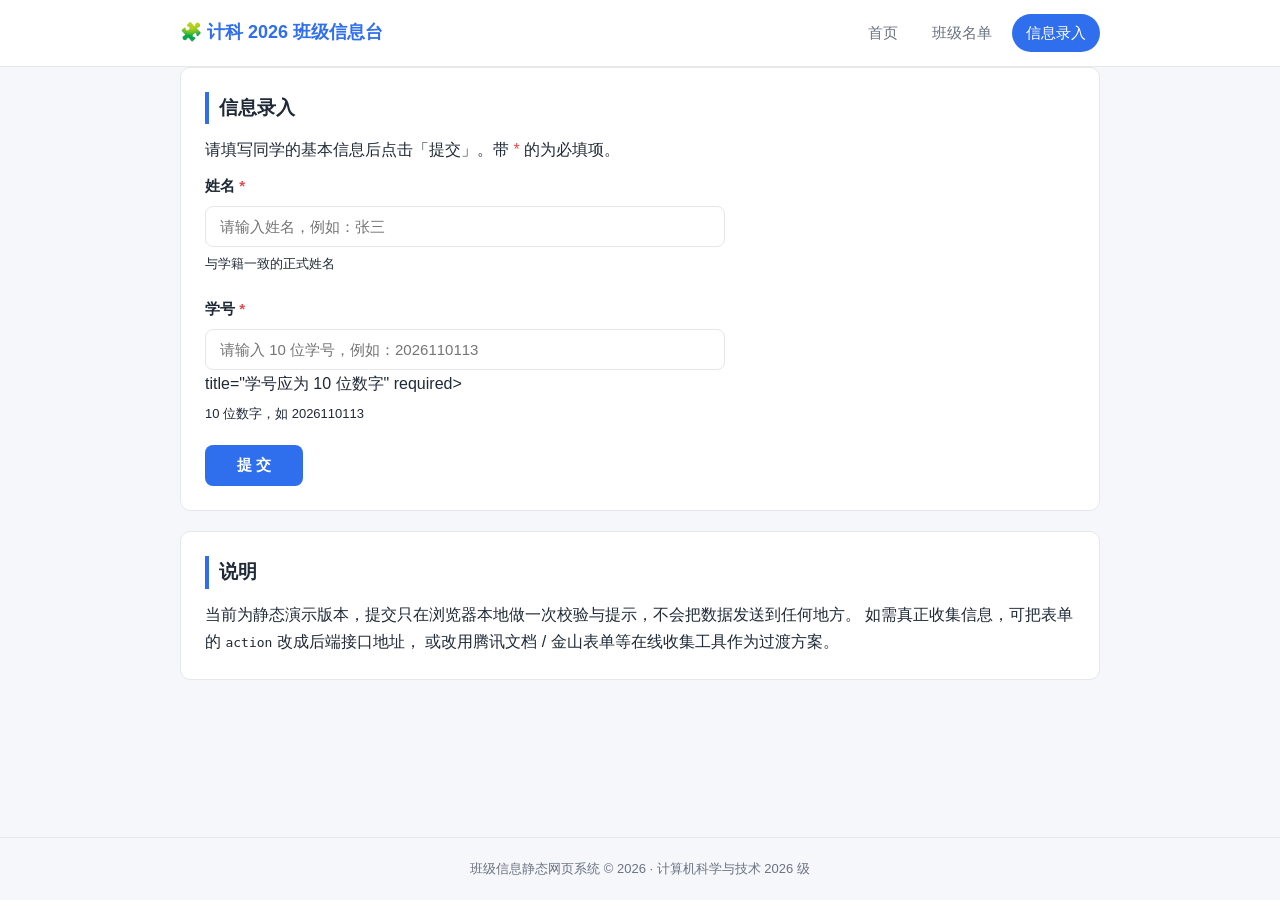
==== form.html @ badd0bbe "feat: 初始化班级信息静态网页系统 - index.html   首页：项目介绍、班级简介、卡片式导航 - roster.html  班级名单：表格展示姓名/学号/联系方式 - form.html" ====
<!DOCTYPE html>
<!--
  ============================================================
  页面三：信息收集表单（form.html）
  作用：录入姓名与学号，点击提交按钮。
  说明：这是纯静态页面，没有后端服务器，因此数据不会被真正保存。
        此处用一小段原生 JS 做「提交反馈提示」，仅用于演示交互流程；
        若后续接入后端，只需把 <form> 的 action 指向接口地址即可。
  ============================================================
-->
<html lang="zh-CN">
<head>
  <meta charset="UTF-8">
  <meta name="viewport" content="width=device-width, initial-scale=1.0">
  <title>信息录入 - 班级信息台</title>
  <link rel="stylesheet" href="style.css">
</head>
<body>

  <!-- ========== 顶部导航栏 ========== -->
  <header class="site-header">
    <div class="container header-inner">
      <a class="logo" href="index.html">🧩 计科 2026 班级信息台</a>
      <nav class="nav">
        <a href="index.html">首页</a>
        <a href="roster.html">班级名单</a>
        <a href="form.html" class="active">信息录入</a>
      </nav>
    </div>
  </header>

  <!-- ========== 主体内容 ========== -->
  <main class="container">

    <section class="card">
      <h2>信息录入</h2>
      <p>请填写同学的基本信息后点击「提交」。带 <span class="required">*</span> 的为必填项。</p>

      <!-- 提交成功后的提示条，默认隐藏，由下方 JS 控制显示 -->
      <div class="msg" id="msg">✅ 信息已提交（静态页面演示，数据未被真实保存）</div>

      <!--
        表单：
        - action="#" 表示暂不提交到任何后端地址
        - onsubmit 交给 JS 处理，避免页面刷新
      -->
      <form id="infoForm" action="#" onsubmit="handleSubmit(event)">

        <!-- 字段一：姓名 -->
        <div class="form-item">
          <label for="name">姓名 <span class="required">*</span></label>
          <input
            type="text"
            id="name"
            name="name"
            placeholder="请输入姓名，例如：张三"
            required>  <!-- required 让浏览器自动做非空校验 -->
          <p class="form-hint">与学籍一致的正式姓名</p>
        </div>

        <!-- 字段二：学号 -->
        <div class="form-item">
          <label for="stuId">学号 <span class="required">*</span></label>
          <input
            type="text"
            id="stuId"
            name="stuId"
            placeholder="请输入 10 位学号，例如：2026110113"
            pattern="\d{10}"              <!-- 正则校验：必须是 10 位数字 -->
            title="学号应为 10 位数字"
            required>
          <p class="form-hint">10 位数字，如 2026110113</p>
        </div>

        <!-- 提交按钮 -->
        <button type="submit" class="btn-submit">提 交</button>

      </form>
    </section>

    <!-- 提交说明 -->
    <section class="card">
      <h2>说明</h2>
      <p>
        当前为静态演示版本，提交只在浏览器本地做一次校验与提示，不会把数据发送到任何地方。
        如需真正收集信息，可把表单的 <code>action</code> 改成后端接口地址，
        或改用腾讯文档 / 金山表单等在线收集工具作为过渡方案。
      </p>
    </section>

  </main>

  <!-- ========== 页脚 ========== -->
  <footer class="site-footer">
    <p>班级信息静态网页系统 &copy; 2026 · 计算机科学与技术 2026 级</p>
  </footer>

  <!-- ==========
       原生 JS：仅用于演示提交交互
       - 阻止表单默认的页面刷新行为
       - 显示提示条，并清空输入框
       ========== -->
  <script>
    function handleSubmit(event) {
      event.preventDefault();                       // 阻止默认提交（页面刷新）

      var name = document.getElementById('name').value.trim();
      var stuId = document.getElementById('stuId').value.trim();

      // 简易二次校验：浏览器 required 已拦截空值，这里做兜底
      if (!name || !stuId) {
        alert('请填写完整的姓名和学号');
        return;
      }

      // 显示成功提示条
      var msg = document.getElementById('msg');
      msg.textContent = '✅ 已提交：' + name + '（学号 ' + stuId + '）— 静态页面演示，数据未被真实保存';
      msg.style.display = 'block';

      // 清空表单，方便继续录入下一位同学
      document.getElementById('infoForm').reset();
    }
  </script>

</body>
</html>
---- style.css ----
/* ============================================================
   班级信息静态网页系统 —— 公共样式表
   说明：三个页面共用此文件，避免样式重复。纯 CSS，无任何框架。
   ============================================================ */

/* ---------- 1. 全局变量：改这里就能换整站配色 ---------- */
:root {
  --primary: #2f6fed;        /* 主色（链接、按钮、高亮） */
  --primary-dark: #1f56c4;   /* 主色加深（hover 用） */
  --bg: #f5f7fb;             /* 页面背景 */
  --card: #ffffff;           /* 卡片背景 */
  --text: #1f2937;           /* 正文颜色 */
  --text-light: #6b7280;     /* 次要文字颜色 */
  --border: #e5e7eb;         /* 边框颜色 */
  --radius: 10px;            /* 统一圆角 */
}

/* ---------- 2. 基础重置 ---------- */
* {
  box-sizing: border-box;
  margin: 0;
  padding: 0;
}

body {
  /* 中文字体优先用系统自带，不引入外部字体，保证离线可用 */
  font-family: "Microsoft YaHei", "PingFang SC", "Segoe UI", Arial, sans-serif;
  background-color: var(--bg);
  color: var(--text);
  line-height: 1.7;
  min-height: 100vh;
  display: flex;             /* 让页脚始终贴在页面底部 */
  flex-direction: column;
}

/* 统一内容宽度，居中显示 */
.container {
  width: 100%;
  max-width: 960px;
  margin: 0 auto;
  padding: 0 20px;
}

/* ---------- 3. 顶部导航栏 ---------- */
.site-header {
  background-color: var(--card);
  border-bottom: 1px solid var(--border);
  position: sticky;   /* 滚动时固定在顶部 */
  top: 0;
  z-index: 10;
}

.header-inner {
  display: flex;
  align-items: center;
  justify-content: space-between;
  flex-wrap: wrap;    /* 屏幕窄时自动换行 */
  gap: 10px;
  padding-top: 14px;
  padding-bottom: 14px;
}

.logo {
  font-size: 18px;
  font-weight: 700;
  color: var(--primary);
  text-decoration: none;
}

.nav {
  display: flex;
  gap: 6px;
}

.nav a {
  display: inline-block;
  padding: 6px 14px;
  border-radius: 999px;
  color: var(--text-light);
  text-decoration: none;
  font-size: 15px;
  transition: all .2s;
}

.nav a:hover {
  background-color: #eef3ff;
  color: var(--primary);
}

/* 当前所在页面高亮 */
.nav a.active {
  background-color: var(--primary);
  color: #fff;
}

/* ---------- 4. 通用卡片 ---------- */
.card {
  background-color: var(--card);
  border: 1px solid var(--border);
  border-radius: var(--radius);
  padding: 24px;
  margin-bottom: 20px;
}

.card h2 {
  font-size: 19px;
  margin-bottom: 12px;
  padding-left: 10px;
  border-left: 4px solid var(--primary);   /* 标题左侧的装饰竖条 */
}

.card p {
  color: var(--text);
  margin-bottom: 10px;
}

.card p:last-child {
  margin-bottom: 0;
}

/* ---------- 5. 首页首屏区域 ---------- */
.hero {
  text-align: center;
  padding: 44px 24px;
}

.hero h1 {
  font-size: 28px;
  margin-bottom: 10px;
}

.hero .subtitle {
  color: var(--text-light);
  font-size: 16px;
}

/* ---------- 6. 功能入口卡片（首页的导航链接） ---------- */
.link-grid {
  display: grid;
  grid-template-columns: repeat(auto-fit, minmax(240px, 1fr));
  gap: 16px;
}

.link-box {
  display: block;
  background-color: var(--card);
  border: 1px solid var(--border);
  border-radius: var(--radius);
  padding: 22px;
  text-decoration: none;
  color: var(--text);
  transition: all .2s;
}

.link-box:hover {
  border-color: var(--primary);
  transform: translateY(-3px);           /* 悬停轻微上浮 */
  box-shadow: 0 6px 18px rgba(47, 111, 237, .12);
}

.link-box strong {
  display: block;
  font-size: 17px;
  margin-bottom: 6px;
  color: var(--primary);
}

.link-box span {
  font-size: 14px;
  color: var(--text-light);
}

/* ---------- 7. 数据表格（班级名单页） ---------- */
.table-wrap {
  overflow-x: auto;   /* 手机屏幕下表格可横向滚动，不挤压内容 */
}

table {
  width: 100%;
  border-collapse: collapse;   /* 合并单元格边框 */
  font-size: 15px;
}

/* 表头 */
thead th {
  background-color: #eef3ff;
  color: var(--primary-dark);
  font-weight: 700;
  text-align: left;
  padding: 12px 14px;
  border-bottom: 2px solid var(--primary);
  white-space: nowrap;
}

/* 数据单元格 */
tbody td {
  padding: 12px 14px;
  border-bottom: 1px solid var(--border);
}

tbody tr:hover {
  background-color: #f8faff;   /* 鼠标指向某行时高亮 */
}

/* 表格下方的统计提示 */
.table-tip {
  margin-top: 14px;
  font-size: 14px;
  color: var(--text-light);
}

/* ---------- 8. 表单（信息收集页） ---------- */
form {
  max-width: 520px;
}

.form-item {
  margin-bottom: 20px;
}

.form-item label {
  display: block;
  font-size: 15px;
  font-weight: 700;
  margin-bottom: 8px;
}

/* 红色星号，表示必填 */
.required {
  color: #e5484d;
}

.form-item input {
  width: 100%;
  padding: 11px 14px;
  font-size: 15px;
  font-family: inherit;
  color: var(--text);
  border: 1px solid var(--border);
  border-radius: 8px;
  outline: none;
  transition: border-color .2s;
}

.form-item input:focus {
  border-color: var(--primary);
  box-shadow: 0 0 0 3px rgba(47, 111, 237, .12);
}

.form-hint {
  margin-top: 6px;
  font-size: 13px;
  color: var(--text-light);
}

/* 提交按钮 */
.btn-submit {
  display: inline-block;
  padding: 11px 32px;
  font-size: 15px;
  font-family: inherit;
  font-weight: 700;
  color: #fff;
  background-color: var(--primary);
  border: none;
  border-radius: 8px;
  cursor: pointer;
  transition: background-color .2s;
}

.btn-submit:hover {
  background-color: var(--primary-dark);
}

/* 提交后弹出的小提示条 */
.msg {
  display: none;               /* 默认隐藏，由 JS 控制显示 */
  margin-bottom: 20px;
  padding: 12px 16px;
  border-radius: 8px;
  background-color: #eaf7ee;
  border: 1px solid #b7e4c7;
  color: #1b7a3d;
  font-size: 14px;
}

/* ---------- 9. 页脚 ---------- */
.site-footer {
  margin-top: auto;   /* 配合 body 的 flex，把页脚推到最底部 */
  padding: 20px;
  text-align: center;
  font-size: 13px;
  color: var(--text-light);
  border-top: 1px solid var(--border);
}
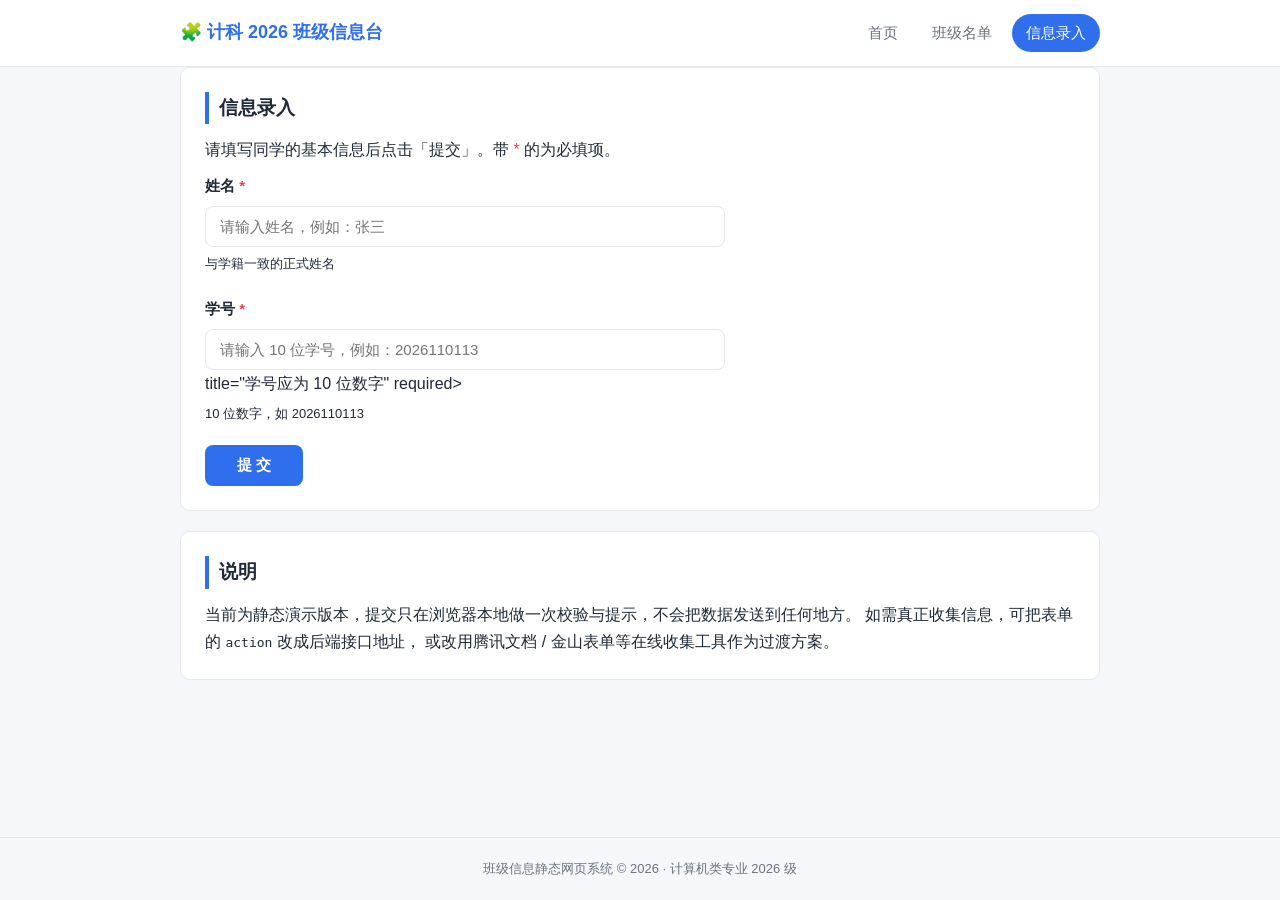
==== commit d2b8a0a6: "chore: 泛化学校信息，为公开发布做准备 - 班级简介、三处页脚及 README 中的「安徽师范大学 计算机科学与技术」   统一改为「某高校 计算机类专业」，去除可定位到具体院校的识别信息 - " ====
--- a/form.html
+++ b/form.html
@@ -92,7 +92,7 @@
 
   <!-- ========== 页脚 ========== -->
   <footer class="site-footer">
-    <p>班级信息静态网页系统 &copy; 2026 · 计算机科学与技术 2026 级</p>
+    <p>班级信息静态网页系统 &copy; 2026 · 计算机类专业 2026 级</p>
   </footer>
 
   <!-- ==========
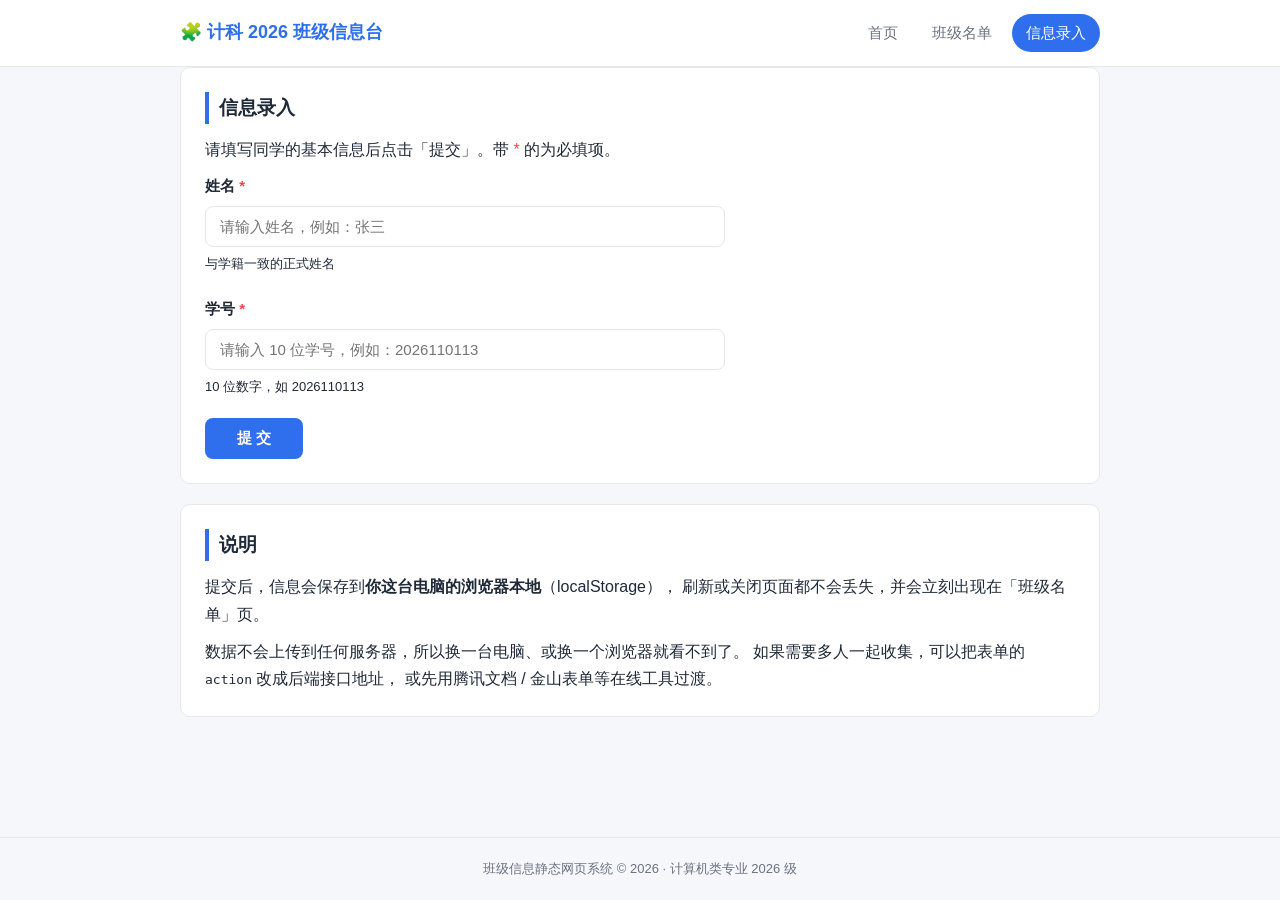
==== commit a93c0a0d: "feat: v0.2.0 — 数据渲染、本地存储与搜索 - 新增 app.js 数据层：名单集中管理，提供读取 / 保存 / 查重 / 匹配能力 - roster.html 改为按数据渲染表格，新增关" ====
--- a/form.html
+++ b/form.html
@@ -3,27 +3,34 @@
   ============================================================
   页面三：信息收集表单（form.html）
   作用：录入姓名与学号，点击提交按钮。
-  说明：这是纯静态页面，没有后端服务器，因此数据不会被真正保存。
-        此处用一小段原生 JS 做「提交反馈提示」，仅用于演示交互流程；
-        若后续接入后端，只需把 <form> 的 action 指向接口地址即可。
+
+  数据去向：提交后由 app.js 保存进浏览器本地（localStorage），
+            刷新或关闭页面都不会丢，「班级名单」页会立刻显示出来。
+            数据不会上传到任何服务器 —— 本页依然是纯静态页面。
+            若将来需要多人协作收集，只需把 <form> 的 action
+            指向后端接口地址，其余不用改。
   ============================================================
 -->
 <html lang="zh-CN">
 <head>
   <meta charset="UTF-8">
+  <!-- 移动端适配：让页面在手机上按设备宽度渲染 -->
   <meta name="viewport" content="width=device-width, initial-scale=1.0">
+  <meta name="description" content="班级同学信息录入表单，填写姓名与学号后提交，数据保存在本机浏览器。">
+  <link rel="icon" type="image/svg+xml" href="favicon.svg">
   <title>信息录入 - 班级信息台</title>
   <link rel="stylesheet" href="style.css">
 </head>
 <body>
 
-  <!-- ========== 顶部导航栏 ========== -->
+  <!-- ========== 顶部导航栏（三个页面通用） ========== -->
   <header class="site-header">
     <div class="container header-inner">
       <a class="logo" href="index.html">🧩 计科 2026 班级信息台</a>
       <nav class="nav">
         <a href="index.html">首页</a>
         <a href="roster.html">班级名单</a>
+        <!-- 当前页面高亮：给 a 标签加 active 类 -->
         <a href="form.html" class="active">信息录入</a>
       </nav>
     </div>
@@ -36,37 +43,47 @@
       <h2>信息录入</h2>
       <p>请填写同学的基本信息后点击「提交」。带 <span class="required">*</span> 的为必填项。</p>
 
-      <!-- 提交成功后的提示条，默认隐藏，由下方 JS 控制显示 -->
-      <div class="msg" id="msg">✅ 信息已提交（静态页面演示，数据未被真实保存）</div>
+      <!--
+        提交结果提示条：默认隐藏（CSS 里 display:none），由脚本控制显示。
+        role="status" + aria-live 让屏幕阅读器也能读出提交结果。
+      -->
+      <div class="msg" id="msg" role="status" aria-live="polite"></div>
 
       <!--
         表单：
         - action="#" 表示暂不提交到任何后端地址
-        - onsubmit 交给 JS 处理，避免页面刷新
+        - onsubmit 交给脚本处理，避免页面刷新
       -->
       <form id="infoForm" action="#" onsubmit="handleSubmit(event)">
 
         <!-- 字段一：姓名 -->
         <div class="form-item">
           <label for="name">姓名 <span class="required">*</span></label>
+          <!-- required 让浏览器自动做非空校验 -->
           <input
             type="text"
             id="name"
             name="name"
+            class="input"
             placeholder="请输入姓名，例如：张三"
-            required>  <!-- required 让浏览器自动做非空校验 -->
+            required>
           <p class="form-hint">与学籍一致的正式姓名</p>
         </div>
 
         <!-- 字段二：学号 -->
         <div class="form-item">
           <label for="stuId">学号 <span class="required">*</span></label>
+          <!--
+            pattern 做正则校验：必须是 10 位数字
+            title 是校验不通过时浏览器原生气泡里显示的文案
+          -->
           <input
             type="text"
             id="stuId"
             name="stuId"
+            class="input"
             placeholder="请输入 10 位学号，例如：2026110113"
-            pattern="\d{10}"              <!-- 正则校验：必须是 10 位数字 -->
+            pattern="\d{10}"
             title="学号应为 10 位数字"
             required>
           <p class="form-hint">10 位数字，如 2026110113</p>
@@ -82,9 +99,13 @@
     <section class="card">
       <h2>说明</h2>
       <p>
-        当前为静态演示版本，提交只在浏览器本地做一次校验与提示，不会把数据发送到任何地方。
-        如需真正收集信息，可把表单的 <code>action</code> 改成后端接口地址，
-        或改用腾讯文档 / 金山表单等在线收集工具作为过渡方案。
+        提交后，信息会保存到<strong>你这台电脑的浏览器本地</strong>（localStorage），
+        刷新或关闭页面都不会丢失，并会立刻出现在「班级名单」页。
+      </p>
+      <p>
+        数据不会上传到任何服务器，所以换一台电脑、或换一个浏览器就看不到了。
+        如果需要多人一起收集，可以把表单的 <code>action</code> 改成后端接口地址，
+        或先用腾讯文档 / 金山表单等在线工具过渡。
       </p>
     </section>
 
@@ -95,31 +116,43 @@
     <p>班级信息静态网页系统 &copy; 2026 · 计算机类专业 2026 级</p>
   </footer>
 
-  <!-- ==========
-       原生 JS：仅用于演示提交交互
-       - 阻止表单默认的页面刷新行为
-       - 显示提示条，并清空输入框
-       ========== -->
+  <!-- 数据层：提供同学名单的读取与保存 -->
+  <script src="app.js"></script>
   <script>
+    /*
+      录入页脚本，流程：
+        1. 阻止表单默认提交（否则页面会刷新）
+        2. 做一次兜底校验（浏览器 required 已经拦掉空值，这里是双保险）
+        3. 交给数据层保存；学号重复会被拒绝
+        4. 显示结果提示条；成功时清空输入框，方便连续录入下一位同学
+    */
     function handleSubmit(event) {
-      event.preventDefault();                       // 阻止默认提交（页面刷新）
+      event.preventDefault();
 
       var name = document.getElementById('name').value.trim();
       var stuId = document.getElementById('stuId').value.trim();
+      var msg = document.getElementById('msg');
 
-      // 简易二次校验：浏览器 required 已拦截空值，这里做兜底
       if (!name || !stuId) {
         alert('请填写完整的姓名和学号');
         return;
       }
 
-      // 显示成功提示条
-      var msg = document.getElementById('msg');
-      msg.textContent = '✅ 已提交：' + name + '（学号 ' + stuId + '）— 静态页面演示，数据未被真实保存';
+      var result = ClassData.add({ name: name, sid: stuId });
+
+      if (!result.ok) {
+        // 学号已存在：换成红色提示条
+        msg.className = 'msg msg-error';
+        msg.textContent = '学号 ' + stuId + ' 已存在，未重复录入。';
+      } else {
+        msg.className = 'msg';
+        msg.textContent = '已录入：' + name + '（学号 ' + stuId + '），当前共 '
+          + result.count + ' 名同学。数据保存在本机浏览器。';
+        // 清空表单，方便继续录入下一位
+        document.getElementById('infoForm').reset();
+      }
+
       msg.style.display = 'block';
-
-      // 清空表单，方便继续录入下一位同学
-      document.getElementById('infoForm').reset();
     }
   </script>
 
--- a/style.css
+++ b/style.css
@@ -4,14 +4,35 @@
    ============================================================ */
 
 /* ---------- 1. 全局变量：改这里就能换整站配色 ---------- */
+/*  全站所有颜色都取自下面这组变量，没有任何一处写死颜色。
+   想把蓝色主题换成别的颜色，只需要改这一块即可。 */
 :root {
-  --primary: #2f6fed;        /* 主色（链接、按钮、高亮） */
-  --primary-dark: #1f56c4;   /* 主色加深（hover 用） */
+  /* 主色系 */
+  --primary: #2f6fed;        /* 主色：链接、按钮、当前页高亮 */
+  --primary-dark: #1f56c4;   /* 主色加深：按钮 hover */
+  --primary-soft: #eef3ff;   /* 主色浅底：导航 hover、表头背景 */
+  --primary-faint: #f8faff;  /* 主色极浅底：表格行 hover */
+  --primary-glow: rgba(47, 111, 237, .12);   /* 主色光晕：聚焦光圈、卡片阴影 */
+  --on-primary: #ffffff;     /* 压在主色底上的文字色（按钮、当前页标签） */
+
+  /* 中性色系 */
   --bg: #f5f7fb;             /* 页面背景 */
   --card: #ffffff;           /* 卡片背景 */
   --text: #1f2937;           /* 正文颜色 */
   --text-light: #6b7280;     /* 次要文字颜色 */
   --border: #e5e7eb;         /* 边框颜色 */
+
+  /* 成功状态（绿）：提交成功的提示条 */
+  --success-bg: #eaf7ee;
+  --success-border: #b7e4c7;
+  --success-text: #1b7a3d;
+
+  /* 错误状态（红）：必填星号、校验失败提示 */
+  --danger: #e5484d;
+  --danger-bg: #fdecec;
+  --danger-border: #f5b5b8;
+  --danger-text: #b3262b;
+
   --radius: 10px;            /* 统一圆角 */
 }
 
@@ -79,18 +100,18 @@
   color: var(--text-light);
   text-decoration: none;
   font-size: 15px;
-  transition: all .2s;
+  transition: background-color .2s, color .2s;
 }
 
 .nav a:hover {
-  background-color: #eef3ff;
+  background-color: var(--primary-soft);
   color: var(--primary);
 }
 
 /* 当前所在页面高亮 */
 .nav a.active {
   background-color: var(--primary);
-  color: #fff;
+  color: var(--on-primary);
 }
 
 /* ---------- 4. 通用卡片 ---------- */
@@ -149,13 +170,13 @@
   padding: 22px;
   text-decoration: none;
   color: var(--text);
-  transition: all .2s;
+  transition: border-color .2s, transform .2s, box-shadow .2s;
 }
 
 .link-box:hover {
   border-color: var(--primary);
   transform: translateY(-3px);           /* 悬停轻微上浮 */
-  box-shadow: 0 6px 18px rgba(47, 111, 237, .12);
+  box-shadow: 0 6px 18px var(--primary-glow);
 }
 
 .link-box strong {
@@ -183,7 +204,7 @@
 
 /* 表头 */
 thead th {
-  background-color: #eef3ff;
+  background-color: var(--primary-soft);
   color: var(--primary-dark);
   font-weight: 700;
   text-align: left;
@@ -199,7 +220,7 @@
 }
 
 tbody tr:hover {
-  background-color: #f8faff;   /* 鼠标指向某行时高亮 */
+  background-color: var(--primary-faint);   /* 鼠标指向某行时高亮 */
 }
 
 /* 表格下方的统计提示 */
@@ -209,9 +230,44 @@
   color: var(--text-light);
 }
 
+/* 名单页搜索框所在的一行 */
+.table-toolbar {
+  margin-bottom: 14px;
+}
+
+.search-input {
+  max-width: 320px;
+}
+
+/* 搜索结果为空时的提示单元格 */
+.empty-tip {
+  padding: 28px 14px;
+  text-align: center;
+  color: var(--text-light);
+}
+
 /* ---------- 8. 表单（信息收集页） ---------- */
 form {
   max-width: 520px;
+}
+
+/* 输入框：表单和搜索框共用同一套外观 */
+.input {
+  width: 100%;
+  padding: 11px 14px;
+  font-size: 15px;
+  font-family: inherit;
+  color: var(--text);
+  background-color: var(--card);
+  border: 1px solid var(--border);
+  border-radius: 8px;
+  outline: none;
+  transition: border-color .2s, box-shadow .2s;
+}
+
+.input:focus {
+  border-color: var(--primary);
+  box-shadow: 0 0 0 3px var(--primary-glow);
 }
 
 .form-item {
@@ -227,24 +283,7 @@
 
 /* 红色星号，表示必填 */
 .required {
-  color: #e5484d;
-}
-
-.form-item input {
-  width: 100%;
-  padding: 11px 14px;
-  font-size: 15px;
-  font-family: inherit;
-  color: var(--text);
-  border: 1px solid var(--border);
-  border-radius: 8px;
-  outline: none;
-  transition: border-color .2s;
-}
-
-.form-item input:focus {
-  border-color: var(--primary);
-  box-shadow: 0 0 0 3px rgba(47, 111, 237, .12);
+  color: var(--danger);
 }
 
 .form-hint {
@@ -260,7 +299,7 @@
   font-size: 15px;
   font-family: inherit;
   font-weight: 700;
-  color: #fff;
+  color: var(--on-primary);
   background-color: var(--primary);
   border: none;
   border-radius: 8px;
@@ -272,16 +311,23 @@
   background-color: var(--primary-dark);
 }
 
-/* 提交后弹出的小提示条 */
+/* 提交后弹出的提示条：默认隐藏，由脚本控制显示 */
 .msg {
-  display: none;               /* 默认隐藏，由 JS 控制显示 */
+  display: none;
   margin-bottom: 20px;
   padding: 12px 16px;
   border-radius: 8px;
-  background-color: #eaf7ee;
-  border: 1px solid #b7e4c7;
-  color: #1b7a3d;
   font-size: 14px;
+  background-color: var(--success-bg);
+  border: 1px solid var(--success-border);
+  color: var(--success-text);
+}
+
+/* 校验失败（如学号重复）时的红色版本 */
+.msg-error {
+  background-color: var(--danger-bg);
+  border-color: var(--danger-border);
+  color: var(--danger-text);
 }
 
 /* ---------- 9. 页脚 ---------- */
@@ -293,3 +339,85 @@
   color: var(--text-light);
   border-top: 1px solid var(--border);
 }
+
+/* ---------- 10. 无障碍辅助：只给屏幕阅读器看，视觉上隐藏 ---------- */
+.sr-only {
+  position: absolute;
+  width: 1px;
+  height: 1px;
+  padding: 0;
+  margin: -1px;
+  overflow: hidden;
+  clip: rect(0 0 0 0);
+  white-space: nowrap;
+  border: 0;
+}
+
+/* ---------- 11. 打印样式 ---------- */
+/*  班级名单最常见的用法之一是打印出来贴墙。
+    这一节把导航、页脚、按钮、搜索框等交互元素全部隐藏，
+    并把表格改成适合黑白打印的样式。 */
+@media print {
+  body {
+    background-color: #fff;
+  }
+
+  /* 交互元素一律不打印 */
+  .site-header,
+  .site-footer,
+  .table-toolbar,
+  .link-grid,
+  .no-print {
+    display: none !important;
+  }
+
+  .container {
+    max-width: none;
+    padding: 0;
+  }
+
+  .card {
+    border: none;
+    padding: 0;
+    margin-bottom: 14px;
+    break-inside: avoid;   /* 尽量不让一张卡片被拆到两页 */
+  }
+
+  .card h2 {
+    padding-left: 0;
+    border-left: none;
+  }
+
+  /* 表格转为黑白线条，避免打印不出彩色底纹 */
+  table {
+    font-size: 12px;
+  }
+
+  .table-wrap {
+    overflow: visible;     /* 打印时不需要横向滚动 */
+  }
+
+  thead th {
+    background-color: #fff !important;
+    color: #000;
+    border-bottom: 1.5px solid #000;
+  }
+
+  tbody td {
+    border-bottom: 1px solid #999;
+  }
+
+  tbody tr:hover {
+    background-color: transparent !important;
+  }
+
+  a {
+    color: #000;
+    text-decoration: none;
+  }
+}
+
+/* 打印时的页边距 */
+@page {
+  margin: 12mm;
+}
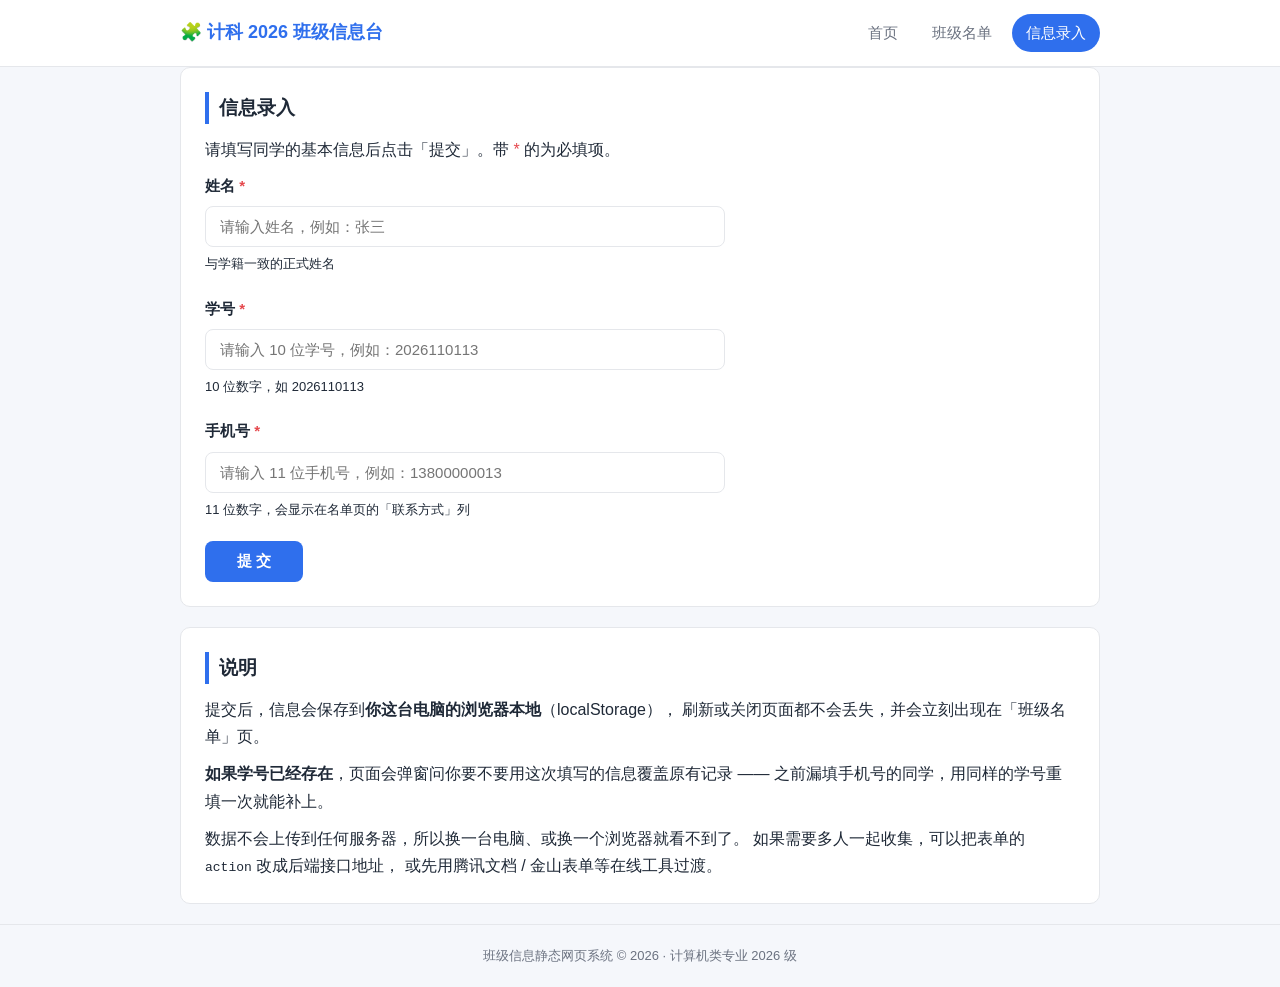
==== commit de6bfd56: "fix: 录入页补上手机号字段，并支持补填已有记录 问题：form.html 只有姓名和学号两个输入框，数据层的 contact 一直存空串， 名单页「联系方式」列因此只显示一个破折号，手机号根本无从" ====
--- a/form.html
+++ b/form.html
@@ -2,7 +2,7 @@
 <!--
   ============================================================
   页面三：信息收集表单（form.html）
-  作用：录入姓名与学号，点击提交按钮。
+  作用：录入姓名、学号与手机号，点击提交按钮。
 
   数据去向：提交后由 app.js 保存进浏览器本地（localStorage），
             刷新或关闭页面都不会丢，「班级名单」页会立刻显示出来。
@@ -16,7 +16,7 @@
   <meta charset="UTF-8">
   <!-- 移动端适配：让页面在手机上按设备宽度渲染 -->
   <meta name="viewport" content="width=device-width, initial-scale=1.0">
-  <meta name="description" content="班级同学信息录入表单，填写姓名与学号后提交，数据保存在本机浏览器。">
+  <meta name="description" content="班级同学信息录入表单，填写姓名、学号与手机号后提交，数据保存在本机浏览器。">
   <link rel="icon" type="image/svg+xml" href="favicon.svg">
   <title>信息录入 - 班级信息台</title>
   <link rel="stylesheet" href="style.css">
@@ -84,9 +84,33 @@
             class="input"
             placeholder="请输入 10 位学号，例如：2026110113"
             pattern="\d{10}"
+            maxlength="10"
+            inputmode="numeric"
             title="学号应为 10 位数字"
             required>
           <p class="form-hint">10 位数字，如 2026110113</p>
+        </div>
+
+        <!-- 字段三：手机号（即名单页里的「联系方式」这一列） -->
+        <div class="form-item">
+          <label for="contact">手机号 <span class="required">*</span></label>
+          <!--
+            type="tel"：手机上点开自动弹数字键盘
+            pattern 做正则校验：1 开头 + 第 2 位 3~9 + 后面 9 位数字，共 11 位
+            inputmode / maxlength：辅助手机输入，限制最多 11 个字符
+          -->
+          <input
+            type="tel"
+            id="contact"
+            name="contact"
+            class="input"
+            placeholder="请输入 11 位手机号，例如：13800000013"
+            pattern="1[3-9]\d{9}"
+            maxlength="11"
+            inputmode="numeric"
+            title="手机号应为 11 位数字，以 1 开头"
+            required>
+          <p class="form-hint">11 位数字，会显示在名单页的「联系方式」列</p>
         </div>
 
         <!-- 提交按钮 -->
@@ -103,6 +127,10 @@
         刷新或关闭页面都不会丢失，并会立刻出现在「班级名单」页。
       </p>
       <p>
+        <strong>如果学号已经存在</strong>，页面会弹窗问你要不要用这次填写的信息覆盖原有记录 ——
+        之前漏填手机号的同学，用同样的学号重填一次就能补上。
+      </p>
+      <p>
         数据不会上传到任何服务器，所以换一台电脑、或换一个浏览器就看不到了。
         如果需要多人一起收集，可以把表单的 <code>action</code> 改成后端接口地址，
         或先用腾讯文档 / 金山表单等在线工具过渡。
@@ -122,8 +150,10 @@
     /*
       录入页脚本，流程：
         1. 阻止表单默认提交（否则页面会刷新）
-        2. 做一次兜底校验（浏览器 required 已经拦掉空值，这里是双保险）
-        3. 交给数据层保存；学号重复会被拒绝
+        2. 做一次兜底校验（浏览器 required / pattern 已经拦过一遍，这里是双保险）
+        3. 交给数据层保存
+           - 学号不存在 → 新增一位同学
+           - 学号已存在 → 弹窗确认，用户同意才覆盖（避免误改别人的信息）
         4. 显示结果提示条；成功时清空输入框，方便连续录入下一位同学
     */
     function handleSubmit(event) {
@@ -131,27 +161,61 @@
 
       var name = document.getElementById('name').value.trim();
       var stuId = document.getElementById('stuId').value.trim();
+      var contact = document.getElementById('contact').value.trim();
       var msg = document.getElementById('msg');
 
-      if (!name || !stuId) {
-        alert('请填写完整的姓名和学号');
+      if (!name || !stuId || !contact) {
+        alert('请填写完整的姓名、学号和手机号');
         return;
       }
 
-      var result = ClassData.add({ name: name, sid: stuId });
-
+      var result = ClassData.add({ name: name, sid: stuId, contact: contact });
+
+      // 情况一：学号已存在 —— 问一句要不要覆盖，避免手滑改掉别人的信息
+      if (!result.ok && result.reason === 'duplicate') {
+        var exist = ClassData.find(stuId);
+        var existName = exist ? exist.name : '已有同学';
+        var existContact = exist && exist.contact ? exist.contact : '未填写';
+
+        var yes = window.confirm(
+          '学号 ' + stuId + ' 已经存在（' + existName + '，手机号：' + existContact + '）。\n\n' +
+          '要用这次填写的信息覆盖原来的记录吗？'
+        );
+
+        if (yes) {
+          var updated = ClassData.update(stuId, { name: name, sid: stuId, contact: contact });
+
+          if (updated.ok) {
+            msg.className = 'msg';
+            msg.textContent = '已更新：' + name + '（学号 ' + stuId + '）的手机号为 ' + contact + '。';
+            document.getElementById('infoForm').reset();
+          } else {
+            msg.className = 'msg msg-error';
+            msg.textContent = '保存失败，请检查浏览器是否禁用了本地存储。';
+          }
+        } else {
+          msg.className = 'msg msg-error';
+          msg.textContent = '已取消，' + existName + '的原有信息保持不变。';
+        }
+
+        msg.style.display = 'block';
+        return;
+      }
+
+      // 情况二：写入本地存储失败（隐私模式等）
       if (!result.ok) {
-        // 学号已存在：换成红色提示条
         msg.className = 'msg msg-error';
-        msg.textContent = '学号 ' + stuId + ' 已存在，未重复录入。';
-      } else {
-        msg.className = 'msg';
-        msg.textContent = '已录入：' + name + '（学号 ' + stuId + '），当前共 '
-          + result.count + ' 名同学。数据保存在本机浏览器。';
-        // 清空表单，方便继续录入下一位
-        document.getElementById('infoForm').reset();
+        msg.textContent = '保存失败，请检查浏览器是否禁用了本地存储。';
+        msg.style.display = 'block';
+        return;
       }
 
+      // 情况三：新增成功
+      msg.className = 'msg';
+      msg.textContent = '已录入：' + name + '（学号 ' + stuId + '，手机号 ' + contact + '），当前共 '
+        + result.count + ' 名同学。数据保存在本机浏览器。';
+      // 清空表单，方便继续录入下一位
+      document.getElementById('infoForm').reset();
       msg.style.display = 'block';
     }
   </script>
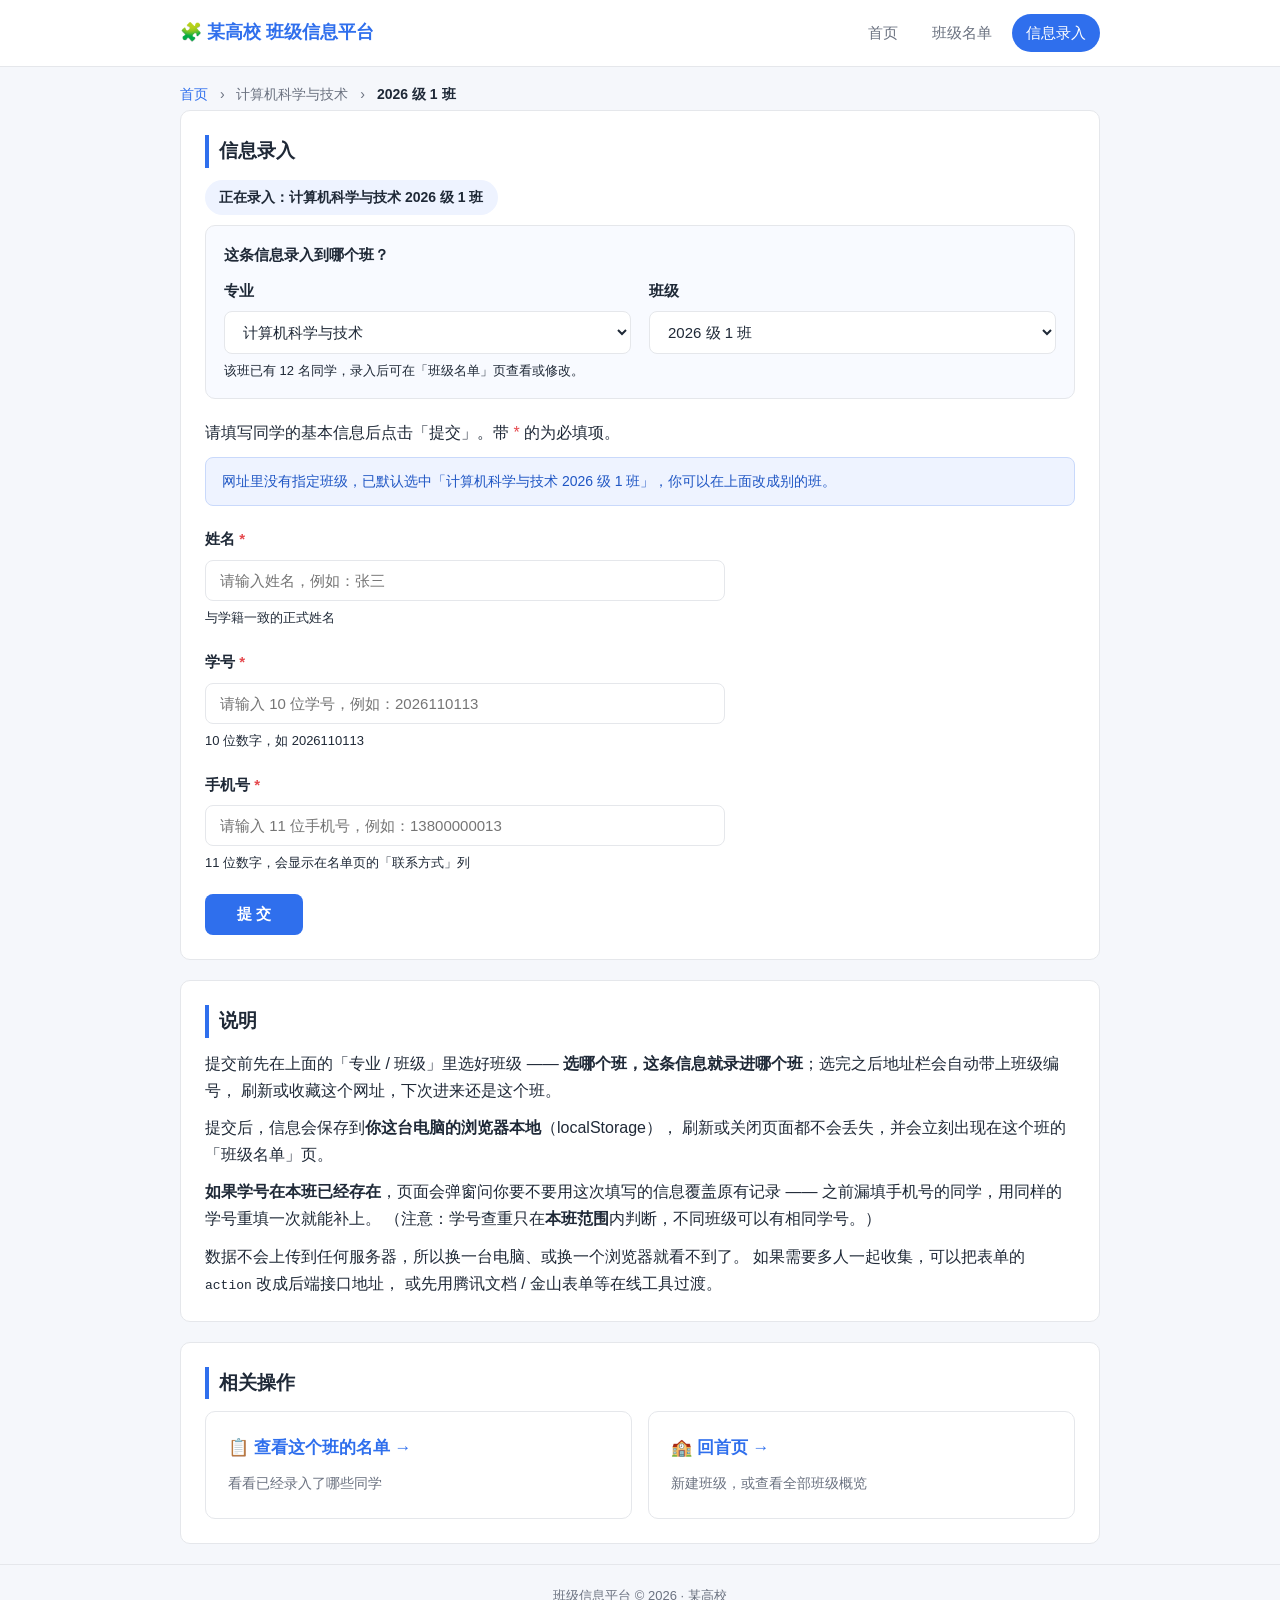
==== commit 698556b0: "feat: 升级为多班级平台（学校 → 专业 → 班级） 数据层重构：新增班级目录（listClasses / getClass / getClassName / listMajors / listC" ====
--- a/form.html
+++ b/form.html
@@ -2,7 +2,16 @@
 <!--
   ============================================================
   页面三：信息收集表单（form.html）
-  作用：录入姓名、学号与手机号，点击提交按钮。
+  作用：录入同学信息 —— 填写姓名、学号、手机号，并指定这位同学属于哪个班级。
+
+  本页的「当前班级」有两个来源，页面上随时可以改：
+    ① 网址参数 c，例如 form.html?c=cs-2026-1
+       表示进页面时默认选中「计算机科学与技术 2026 级 1 班」；
+    ② 页面顶部「这条信息录入到哪个班？」里的两个下拉框（专业 → 班级），
+       选什么就录进哪个班，地址栏会跟着自动更新（刷新、收藏都不丢）。
+
+  没带 c 参数时（例如直接打开 form.html）本页不再拦人：
+  默认选中班级目录里的第一个班级，并在提示条里说明一句。
 
   数据去向：提交后由 app.js 保存进浏览器本地（localStorage），
             刷新或关闭页面都不会丢，「班级名单」页会立刻显示出来。
@@ -16,22 +25,22 @@
   <meta charset="UTF-8">
   <!-- 移动端适配：让页面在手机上按设备宽度渲染 -->
   <meta name="viewport" content="width=device-width, initial-scale=1.0">
-  <meta name="description" content="班级同学信息录入表单，填写姓名、学号与手机号后提交，数据保存在本机浏览器。">
+  <meta name="description" content="班级同学信息录入表单，选择专业与班级后填写姓名、学号、手机号并提交，数据保存在本机浏览器。">
   <link rel="icon" type="image/svg+xml" href="favicon.svg">
-  <title>信息录入 - 班级信息台</title>
+  <title>信息录入 - 班级信息平台</title>
   <link rel="stylesheet" href="style.css">
 </head>
 <body>
 
-  <!-- ========== 顶部导航栏（三个页面通用） ========== -->
+  <!-- ========== 顶部导航栏 ========== -->
   <header class="site-header">
     <div class="container header-inner">
-      <a class="logo" href="index.html">🧩 计科 2026 班级信息台</a>
+      <a class="logo" href="index.html">🧩 <span class="school-name"></span> 班级信息平台</a>
       <nav class="nav">
         <a href="index.html">首页</a>
-        <a href="roster.html">班级名单</a>
-        <!-- 当前页面高亮：给 a 标签加 active 类 -->
-        <a href="form.html" class="active">信息录入</a>
+        <!-- 这两个链接由脚本补上当前班级参数 -->
+        <a href="roster.html" id="navRoster">班级名单</a>
+        <a href="form.html" id="navForm" class="active">信息录入</a>
       </nav>
     </div>
   </header>
@@ -39,22 +48,79 @@
   <!-- ========== 主体内容 ========== -->
   <main class="container">
 
-    <section class="card">
+    <!-- 面包屑：显示当前录进哪个班。打印时不显示 -->
+    <nav class="breadcrumb no-print" id="breadcrumb" aria-label="当前位置" hidden>
+      <a href="index.html">首页</a>
+      <span class="crumb-sep">›</span>
+      <span id="crumbMajor"></span>
+      <span class="crumb-sep">›</span>
+      <span class="crumb-current" id="crumbClass"></span>
+    </nav>
+
+    <!--
+      情况一：班级目录里一个班级都没有（正常不会出现，属于兜底）
+      这时无处可录，只能引导回首页新建一个班级。
+    -->
+    <section class="card" id="noticeCard" hidden>
+      <h2 id="noticeTitle">还没有任何班级</h2>
+      <p id="noticeText">
+        这个页面需要知道「往哪个班录入」，但目前一个班级都没有。
+        请回到首页，先新建一个班级，再回来录入。
+      </p>
+      <p class="notice-actions">
+        <a class="btn-submit btn-link" href="index.html">回到首页新建班级</a>
+      </p>
+    </section>
+
+    <!-- 情况二：正常录入 -->
+    <section class="card" id="formCard" hidden>
       <h2>信息录入</h2>
+
+      <!-- 当前正在录入的班级，由脚本跟随下拉框实时更新 -->
+      <p class="class-tag" id="classTag"></p>
+
+      <!--
+        录入到哪个班：专业 + 班级两个联动下拉框。
+        这一段刻意放在 <form> 外面，有两个好处：
+          ① 提交后清空表单（reset）时不会把班级选择也一起重置掉，
+             方便连续录入同一个班的多位同学；
+          ② 不参与表单的必填校验 —— 下拉框永远有值，本来就是选好才录的。
+      -->
+      <div class="class-picker">
+        <p class="picker-label">这条信息录入到哪个班？</p>
+
+        <div class="picker">
+          <div class="form-item">
+            <label for="majorSelect">专业</label>
+            <!-- 选项由脚本根据班级目录生成 -->
+            <select id="majorSelect" class="input"></select>
+          </div>
+          <div class="form-item">
+            <label for="classSelect">班级</label>
+            <!-- 选项会随「专业」的选择联动变化 -->
+            <select id="classSelect" class="input"></select>
+          </div>
+        </div>
+
+        <!-- 提示当前选中的班级已有多少人 -->
+        <p class="form-hint" id="pickerHint"></p>
+      </div>
+
       <p>请填写同学的基本信息后点击「提交」。带 <span class="required">*</span> 的为必填项。</p>
 
       <!--
-        提交结果提示条：默认隐藏（CSS 里 display:none），由脚本控制显示。
-        role="status" + aria-live 让屏幕阅读器也能读出提交结果。
+        提示条：显示「刚进页面时的班级说明」和「提交结果」。
+        role="status" + aria-live 让屏幕阅读器也能读出内容变化。
+        语气由脚本切换：msg（成功）/ msg-info（中性说明）/ msg-warn（警告）/ msg-error（错误）。
       -->
       <div class="msg" id="msg" role="status" aria-live="polite"></div>
 
       <!--
         表单：
         - action="#" 表示暂不提交到任何后端地址
-        - onsubmit 交给脚本处理，避免页面刷新
+        - 提交交给页面底部脚本处理，避免页面刷新
       -->
-      <form id="infoForm" action="#" onsubmit="handleSubmit(event)">
+      <form id="infoForm" action="#">
 
         <!-- 字段一：姓名 -->
         <div class="form-item">
@@ -66,6 +132,7 @@
             name="name"
             class="input"
             placeholder="请输入姓名，例如：张三"
+            maxlength="30"
             required>
           <p class="form-hint">与学籍一致的正式姓名</p>
         </div>
@@ -120,15 +187,21 @@
     </section>
 
     <!-- 提交说明 -->
-    <section class="card">
+    <section class="card" id="helpCard" hidden>
       <h2>说明</h2>
       <p>
-        提交后，信息会保存到<strong>你这台电脑的浏览器本地</strong>（localStorage），
-        刷新或关闭页面都不会丢失，并会立刻出现在「班级名单」页。
+        提交前先在上面的「专业 / 班级」里选好班级 ——
+        <strong>选哪个班，这条信息就录进哪个班</strong>；选完之后地址栏会自动带上班级编号，
+        刷新或收藏这个网址，下次进来还是这个班。
       </p>
       <p>
-        <strong>如果学号已经存在</strong>，页面会弹窗问你要不要用这次填写的信息覆盖原有记录 ——
+        提交后，信息会保存到<strong>你这台电脑的浏览器本地</strong>（localStorage），
+        刷新或关闭页面都不会丢失，并会立刻出现在这个班的「班级名单」页。
+      </p>
+      <p>
+        <strong>如果学号在本班已经存在</strong>，页面会弹窗问你要不要用这次填写的信息覆盖原有记录 ——
         之前漏填手机号的同学，用同样的学号重填一次就能补上。
+        （注意：学号查重只在<strong>本班范围</strong>内判断，不同班级可以有相同学号。）
       </p>
       <p>
         数据不会上传到任何服务器，所以换一台电脑、或换一个浏览器就看不到了。
@@ -137,87 +210,328 @@
       </p>
     </section>
 
+    <!-- 底部便捷入口 -->
+    <section class="card no-print" id="relatedCard" hidden>
+      <h2>相关操作</h2>
+      <div class="link-grid">
+        <a class="link-box" href="roster.html" id="linkRoster">
+          <strong>📋 查看这个班的名单 →</strong>
+          <span>看看已经录入了哪些同学</span>
+        </a>
+        <a class="link-box" href="index.html">
+          <strong>🏫 回首页 →</strong>
+          <span>新建班级，或查看全部班级概览</span>
+        </a>
+      </div>
+    </section>
+
   </main>
 
   <!-- ========== 页脚 ========== -->
   <footer class="site-footer">
-    <p>班级信息静态网页系统 &copy; 2026 · 计算机类专业 2026 级</p>
+    <p>班级信息平台 &copy; 2026 · <span class="school-name"></span></p>
   </footer>
 
-  <!-- 数据层：提供同学名单的读取与保存 -->
+  <!-- 数据层：提供班级目录与同学名单 -->
   <script src="app.js"></script>
   <script>
     /*
       录入页脚本，流程：
-        1. 阻止表单默认提交（否则页面会刷新）
-        2. 做一次兜底校验（浏览器 required / pattern 已经拦过一遍，这里是双保险）
-        3. 交给数据层保存
-           - 学号不存在 → 新增一位同学
-           - 学号已存在 → 弹窗确认，用户同意才覆盖（避免误改别人的信息）
-        4. 显示结果提示条；成功时清空输入框，方便连续录入下一位同学
+        1. 如果班级目录里一个班级都没有 → 只显示提示卡片，引导回首页（兜底）
+        2. 生成「专业」「班级」两个联动下拉框
+           - 网址带 ?c= 且班级有效 → 默认选中那个班
+           - 没带（或编号无效）→ 默认选中第一个班级，并在提示条里说明
+        3. 班级一变，就把「当前班级」同步到页面各处：
+           顶部标签、面包屑、页面标题、导航链接、底部名单入口、地址栏
+        4. 提交时读取「当前选中的班级」，把同学录进去
+           - 学号在本班不存在 → 新增一位同学
+           - 学号在本班已存在 → 弹窗确认，用户同意才覆盖（避免误改别人的信息）
+        5. 显示结果提示条；成功时清空输入框，方便连续录入下一位同学
+           （班级选择在 <form> 之外，不会被一起清掉）
     */
-    function handleSubmit(event) {
-      event.preventDefault();
-
-      var name = document.getElementById('name').value.trim();
-      var stuId = document.getElementById('stuId').value.trim();
-      var contact = document.getElementById('contact').value.trim();
-      var msg = document.getElementById('msg');
-
-      if (!name || !stuId || !contact) {
-        alert('请填写完整的姓名、学号和手机号');
+    (function () {
+      var msgEl = document.getElementById('msg');
+      var breadcrumb = document.getElementById('breadcrumb');
+      var crumbMajor = document.getElementById('crumbMajor');
+      var crumbClass = document.getElementById('crumbClass');
+      var noticeCard = document.getElementById('noticeCard');
+      var formCard = document.getElementById('formCard');
+      var helpCard = document.getElementById('helpCard');
+      var relatedCard = document.getElementById('relatedCard');
+      var classTag = document.getElementById('classTag');
+      var majorSelect = document.getElementById('majorSelect');
+      var classSelect = document.getElementById('classSelect');
+      var pickerHint = document.getElementById('pickerHint');
+      var navRoster = document.getElementById('navRoster');
+      var navForm = document.getElementById('navForm');
+      var linkRoster = document.getElementById('linkRoster');
+      var infoForm = document.getElementById('infoForm');
+
+      /* ---------- 0. 公共小工具 ---------- */
+
+      // 填充页面上所有「学校名」的位置
+      var schoolEls = document.querySelectorAll('.school-name');
+      for (var s = 0; s < schoolEls.length; s++) {
+        schoolEls[s].textContent = ClassData.SCHOOL;
+      }
+
+      /*
+        显示提示条。kind 取 'info'（中性说明）/ 'warn'（警告）/ 'error'（错误），
+        不传则按「成功」处理（绿色）。
+      */
+      function showMsg(text, kind) {
+        msgEl.className = kind ? 'msg msg-' + kind : 'msg';
+        msgEl.textContent = text;
+        msgEl.style.display = 'block';
+      }
+
+      /*
+        把地址栏同步成当前选中的班级。
+        这样刷新页面、收藏网址、把网址发给同学，都能回到同一个班。
+      */
+      function syncUrl(classId) {
+        try {
+          window.history.replaceState(null, '', ClassData.buildUrl('form.html', classId));
+        } catch (e) {
+          // 个别环境（例如直接用 file:// 打开、或浏览器限制）不允许改地址栏，
+          // 忽略即可 —— 页面功能不依赖它
+        }
+      }
+
+      /* ---------- 1. 一个班级都没有：只显示提示卡片，后面的事都不用做了 ---------- */
+      if (ClassData.listClasses().length === 0) {
+        noticeCard.hidden = false;
+        breadcrumb.hidden = true;
+        formCard.hidden = true;
+        helpCard.hidden = true;
+        relatedCard.hidden = true;
+
+        navRoster.href = 'index.html';
+        navForm.href = 'index.html';
         return;
       }
 
-      var result = ClassData.add({ name: name, sid: stuId, contact: contact });
-
-      // 情况一：学号已存在 —— 问一句要不要覆盖，避免手滑改掉别人的信息
-      if (!result.ok && result.reason === 'duplicate') {
-        var exist = ClassData.find(stuId);
-        var existName = exist ? exist.name : '已有同学';
-        var existContact = exist && exist.contact ? exist.contact : '未填写';
-
-        var yes = window.confirm(
-          '学号 ' + stuId + ' 已经存在（' + existName + '，手机号：' + existContact + '）。\n\n' +
-          '要用这次填写的信息覆盖原来的记录吗？'
-        );
-
-        if (yes) {
-          var updated = ClassData.update(stuId, { name: name, sid: stuId, contact: contact });
-
-          if (updated.ok) {
-            msg.className = 'msg';
-            msg.textContent = '已更新：' + name + '（学号 ' + stuId + '）的手机号为 ' + contact + '。';
-            document.getElementById('infoForm').reset();
+      /* ---------- 2. 有班级可录：把三张卡片放出来 ---------- */
+      formCard.hidden = false;
+      helpCard.hidden = false;
+      relatedCard.hidden = false;
+
+      /* ---------- 3. 生成两个下拉框 ---------- */
+
+      /* 「专业」下拉框：列出班级目录里出现过的全部专业 */
+      function renderMajors(selected) {
+        var majors = ClassData.listMajors();
+
+        majorSelect.textContent = '';   // 清空后重建，避免重复
+        majors.forEach(function (major) {
+          var option = document.createElement('option');
+          option.value = major;
+          option.textContent = major;
+          majorSelect.appendChild(option);
+        });
+
+        // 尽量保留原来选中的专业；没有就选第一个
+        majorSelect.value = (selected && majors.indexOf(selected) > -1) ? selected : (majors[0] || '');
+      }
+
+      /* 「班级」下拉框：只列出当前专业下的班级，随专业联动 */
+      function renderClasses(major, selected) {
+        var classes = ClassData.listClassesByMajor(major);
+
+        classSelect.textContent = '';   // 清空后重建
+
+        if (classes.length === 0) {
+          var empty = document.createElement('option');
+          empty.value = '';
+          empty.textContent = '（该专业暂无班级）';
+          classSelect.appendChild(empty);
+          classSelect.disabled = true;
+          return;
+        }
+
+        classSelect.disabled = false;
+        classes.forEach(function (cls) {
+          var option = document.createElement('option');
+          option.value = cls.id;
+          // 下拉里只显示「年级 + 班名」（专业已经在左边选好了）
+          option.textContent = cls.grade + ' 级 ' + cls.name;
+          classSelect.appendChild(option);
+        });
+
+        // 尽量保留原来选中的班级；当前专业里没有这个班就退而选第一个
+        var ids = classes.map(function (c) { return c.id; });
+        classSelect.value = (selected && ids.indexOf(selected) > -1) ? selected : classes[0].id;
+      }
+
+      /* ---------- 4. 当前选中的班级 id（下拉框被禁用时视为空） ---------- */
+      function currentClassId() {
+        return classSelect.disabled ? '' : classSelect.value;
+      }
+
+      /* ---------- 5. 把「当前班级」同步到页面各处 ---------- */
+      function syncContext() {
+        var classId = currentClassId();
+        var cls = ClassData.getClass(classId);
+
+        // 理论上不会发生（没有班级时第 1 步就已经返回了），留个保险
+        if (!cls) {
+          classTag.textContent = '暂时没有可录入的班级';
+          pickerHint.textContent = '这个专业下还没有班级，请回首页新建一个。';
+          breadcrumb.hidden = true;
+          navRoster.href = 'index.html';
+          navForm.href = 'index.html';
+          linkRoster.href = 'index.html';
+          return;
+        }
+
+        var className = ClassData.getClassName(cls);
+
+        // 顶部标签与浏览器标签页标题
+        classTag.textContent = '正在录入：' + className;
+        document.title = '信息录入 · ' + className + ' - 班级信息平台';
+
+        // 面包屑：首页 › 专业 › 年级 班级
+        crumbMajor.textContent = cls.major;
+        crumbClass.textContent = cls.grade + ' 级 ' + cls.name;
+        breadcrumb.hidden = false;
+
+        // 下拉框下方的说明：这个班现在有多少人
+        pickerHint.textContent = '该班已有 ' + ClassData.load(classId).length
+          + ' 名同学，录入后可在「班级名单」页查看或修改。';
+
+        // 导航与底部入口都指向当前这个班
+        navRoster.href = ClassData.buildUrl('roster.html', classId);
+        navForm.href = ClassData.buildUrl('form.html', classId);
+        linkRoster.href = ClassData.buildUrl('roster.html', classId);
+
+        // 地址栏跟上，方便刷新与分享
+        syncUrl(classId);
+      }
+
+      /* ---------- 6. 首次渲染：按网址参数定默认班级 ---------- */
+
+      var urlRaw = ClassData.param('c');        // 网址里写的班级编号（可能是空的）
+      var urlCls = ClassData.getClass(urlRaw);  // 编号有效时拿到班级对象，否则 null
+      var arrivalNote = null;                   // 进页面时要说明的一句话
+
+      if (urlRaw && !urlCls) {
+        // 带了编号但这个班不存在（链接过期、班级被移除等）
+        arrivalNote = '网址里的班级编号「' + urlRaw
+          + '」在班级目录里不存在，已默认选中第一个班级，你可以在上面改成别的班。';
+      } else if (!urlRaw) {
+        // 压根没带编号（例如直接打开 form.html）—— 班级名要等选完才知道，先占位
+        arrivalNote = '网址里没有指定班级，已默认选中第一个班级，你可以在上面改成别的班。';
+      }
+
+      renderMajors(urlCls ? urlCls.major : '');
+      renderClasses(majorSelect.value, urlCls ? urlCls.id : '');
+      syncContext();
+
+      if (arrivalNote) {
+        if (!urlRaw) {
+          // 补上具体班级名，说明更清楚
+          arrivalNote = '网址里没有指定班级，已默认选中「'
+            + ClassData.getClassName(ClassData.getClass(currentClassId()))
+            + '」，你可以在上面改成别的班。';
+        }
+        showMsg(arrivalNote, urlRaw ? 'warn' : 'info');
+      }
+
+      // 进页面时的这句说明，等用户一动手改班级就撤掉（已经过时了）
+      var arrivalNoteShown = !!arrivalNote;
+
+      function clearArrivalNote() {
+        if (!arrivalNoteShown) return;
+        arrivalNoteShown = false;
+        msgEl.style.display = 'none';
+        msgEl.textContent = '';
+        msgEl.className = 'msg';
+      }
+
+      /* ---------- 7. 切换班级 ---------- */
+
+      // 换专业 → 班级下拉跟着换，并选该专业下的第一个班
+      majorSelect.addEventListener('change', function () {
+        renderClasses(majorSelect.value, '');
+        syncContext();
+        clearArrivalNote();
+      });
+
+      // 换班级 → 更新页面各处
+      classSelect.addEventListener('change', function () {
+        syncContext();
+        clearArrivalNote();
+      });
+
+      /* ---------- 8. 提交处理 ---------- */
+      infoForm.addEventListener('submit', function (event) {
+        event.preventDefault();
+
+        // 录进「当前选中的班」，而不是网址里写的那个 —— 页面上选什么就以什么为准
+        var classId = currentClassId();
+        var cls = ClassData.getClass(classId);
+
+        if (!cls) {
+          showMsg('请先在「这条信息录入到哪个班？」里选好专业和班级。', 'error');
+          return;
+        }
+
+        var className = ClassData.getClassName(cls);
+        var name = document.getElementById('name').value.trim();
+        var stuId = document.getElementById('stuId').value.trim();
+        var contact = document.getElementById('contact').value.trim();
+
+        if (!name || !stuId || !contact) {
+          alert('请填写完整的姓名、学号和手机号');
+          return;
+        }
+
+        // 往「当前班级」里加人
+        var result = ClassData.add(classId, { name: name, sid: stuId, contact: contact });
+
+        // 情况一：学号在本班已存在 —— 问一句要不要覆盖，避免手滑改掉别人的信息
+        if (!result.ok && result.reason === 'duplicate') {
+          var exist = ClassData.find(classId, stuId);
+          var existName = exist ? exist.name : '已有同学';
+          var existContact = exist && exist.contact ? exist.contact : '未填写';
+
+          var yes = window.confirm(
+            '在本班（' + className + '）里，学号 ' + stuId + ' 已经存在（' + existName
+            + '，手机号：' + existContact + '）。\n\n'
+            + '要用这次填写的信息覆盖原来的记录吗？'
+          );
+
+          if (yes) {
+            var updated = ClassData.update(classId, stuId, { name: name, sid: stuId, contact: contact });
+
+            if (updated.ok) {
+              showMsg('已更新：' + name + '（学号 ' + stuId + '）的手机号为 ' + contact + '。');
+              infoForm.reset();
+              syncContext();   // 人数可能没变，但顺手刷新一下说明
+            } else {
+              showMsg('保存失败，请检查浏览器是否禁用了本地存储。', 'error');
+            }
           } else {
-            msg.className = 'msg msg-error';
-            msg.textContent = '保存失败，请检查浏览器是否禁用了本地存储。';
+            showMsg('已取消，' + existName + '的原有信息保持不变。', 'error');
           }
-        } else {
-          msg.className = 'msg msg-error';
-          msg.textContent = '已取消，' + existName + '的原有信息保持不变。';
-        }
-
-        msg.style.display = 'block';
-        return;
-      }
-
-      // 情况二：写入本地存储失败（隐私模式等）
-      if (!result.ok) {
-        msg.className = 'msg msg-error';
-        msg.textContent = '保存失败，请检查浏览器是否禁用了本地存储。';
-        msg.style.display = 'block';
-        return;
-      }
-
-      // 情况三：新增成功
-      msg.className = 'msg';
-      msg.textContent = '已录入：' + name + '（学号 ' + stuId + '，手机号 ' + contact + '），当前共 '
-        + result.count + ' 名同学。数据保存在本机浏览器。';
-      // 清空表单，方便继续录入下一位
-      document.getElementById('infoForm').reset();
-      msg.style.display = 'block';
-    }
+
+          return;
+        }
+
+        // 情况二：写入本地存储失败（隐私模式等）
+        if (!result.ok) {
+          showMsg('保存失败，请检查浏览器是否禁用了本地存储。', 'error');
+          return;
+        }
+
+        // 情况三：新增成功
+        showMsg('已录入到「' + className + '」：' + name + '（学号 ' + stuId
+          + '，手机号 ' + contact + '），本班现有 ' + result.count + ' 名同学。');
+        // 清空三个输入框，方便继续录入下一位（班级选择在表单之外，不受影响）
+        infoForm.reset();
+        syncContext();   // 刷新「该班已有 N 名同学」
+      });
+    })();
   </script>
 
 </body>
--- a/style.css
+++ b/style.css
@@ -13,6 +13,7 @@
   --primary-soft: #eef3ff;   /* 主色浅底：导航 hover、表头背景 */
   --primary-faint: #f8faff;  /* 主色极浅底：表格行 hover */
   --primary-glow: rgba(47, 111, 237, .12);   /* 主色光晕：聚焦光圈、卡片阴影 */
+  --primary-border: #c9d9fb; /* 主色系描边：中性提示条的边框 */
   --on-primary: #ffffff;     /* 压在主色底上的文字色（按钮、当前页标签） */
 
   /* 中性色系 */
@@ -26,6 +27,11 @@
   --success-bg: #eaf7ee;
   --success-border: #b7e4c7;
   --success-text: #1b7a3d;
+
+  /* 警告状态（橙）：不是错误，但需要留意一下的提示 */
+  --warn-bg: #fff8ec;
+  --warn-border: #f0cf9a;
+  --warn-text: #9a5b06;
 
   /* 错误状态（红）：必填星号、校验失败提示 */
   --danger: #e5484d;
@@ -237,6 +243,13 @@
 
 .search-input {
   max-width: 320px;
+}
+
+/* 正在编辑某一行时搜索框会被禁用（否则重绘会把没保存的输入冲掉） */
+.search-input:disabled {
+  background-color: var(--primary-faint);
+  color: var(--text-light);
+  cursor: not-allowed;
 }
 
 /* 搜索结果为空时的提示单元格 */
@@ -330,6 +343,20 @@
   color: var(--danger-text);
 }
 
+/* 中性说明（蓝）：例如「网址里没写班级，已默认选中一个」这类提示 */
+.msg-info {
+  background-color: var(--primary-soft);
+  border-color: var(--primary-border);
+  color: var(--primary-dark);
+}
+
+/* 警告（橙）：例如「网址里的班级编号不存在，已替你选了第一个」 */
+.msg-warn {
+  background-color: var(--warn-bg);
+  border-color: var(--warn-border);
+  color: var(--warn-text);
+}
+
 /* ---------- 9. 页脚 ---------- */
 .site-footer {
   margin-top: auto;   /* 配合 body 的 flex，把页脚推到最底部 */
@@ -353,7 +380,229 @@
   border: 0;
 }
 
-/* ---------- 11. 打印样式 ---------- */
+/* ---------- 11. 班级选择与班级信息（首页 / 名单页 / 录入页共用） ---------- */
+/*  本版起站点从「单个班级」升级为「多班级平台」，
+    于是多了几个新零件：选班下拉框、位置提示（面包屑）、班级标题区。 */
+
+/* 首页的「专业 / 班级」两个下拉框：宽屏并排，窄屏自动上下排列 */
+.picker {
+  display: grid;
+  grid-template-columns: 1fr 1fr;
+  gap: 0 18px;
+}
+
+/* 下拉框沿用 .input 的外观，只补一个鼠标手型 */
+select.input {
+  cursor: pointer;
+}
+
+/* 「进入班级 / 直接录入」两个按钮所在的一行 */
+.picker-actions {
+  display: flex;
+  flex-wrap: wrap;
+  gap: 10px;
+  margin: 4px 0 14px;
+}
+
+/* 次要按钮：白底 + 主色描边，用来和主按钮区分主次 */
+.btn-secondary {
+  display: inline-block;
+  padding: 11px 24px;
+  font-size: 15px;
+  font-family: inherit;
+  font-weight: 700;
+  color: var(--primary);
+  background-color: var(--card);
+  border: 1px solid var(--primary);
+  border-radius: 8px;
+  cursor: pointer;
+  transition: background-color .2s;
+}
+
+.btn-secondary:hover {
+  background-color: var(--primary-soft);
+}
+
+/* 让 <a> 也能套用按钮外观（例如「回到首页选择班级」），去掉链接下划线 */
+.btn-link {
+  text-decoration: none;
+}
+
+/* 位置提示：首页 › 专业 › 班级 */
+.breadcrumb {
+  padding: 16px 0 4px;
+  font-size: 14px;
+  color: var(--text-light);
+}
+
+.breadcrumb a {
+  color: var(--primary);
+  text-decoration: none;
+}
+
+.breadcrumb a:hover {
+  text-decoration: underline;
+}
+
+.crumb-sep {
+  margin: 0 8px;
+  color: var(--text-light);
+}
+
+/* 当前位置（最后一级），加粗且不用链接色，表示"你在这里" */
+.crumb-current {
+  color: var(--text);
+  font-weight: 700;
+}
+
+/* 名单页顶部的班级标题区 */
+.class-head {
+  margin-bottom: 18px;
+}
+
+/* 标题下方的一行小字：人数与操作说明 */
+.class-sub {
+  margin: 0;
+  font-size: 13px;
+  color: var(--text-light);
+}
+
+/* 录入页顶部「正在录入：某某班」的小标签 */
+.class-tag {
+  display: inline-block;
+  padding: 6px 14px;
+  margin-bottom: 14px;
+  font-size: 14px;
+  font-weight: 700;
+  color: var(--primary-dark);
+  background-color: var(--primary-soft);
+  border-radius: 999px;
+}
+
+/* 「请先选择班级」提示卡片里的按钮 */
+.notice-actions {
+  margin-top: 16px;
+}
+
+/* 录入页顶部的「录入到哪个班」选择区：
+   用浅底 + 描边圈成一小块，和下面三个输入框区分开 ——
+   一眼能看出这是"录到哪儿"，而不是"录什么" */
+.class-picker {
+  padding: 16px 18px;
+  margin-bottom: 20px;
+  background-color: var(--primary-faint);
+  border: 1px solid var(--border);
+  border-radius: var(--radius);
+}
+
+/* 这一区的小标题 */
+.picker-label {
+  font-size: 15px;
+  font-weight: 700;
+  margin-bottom: 10px;
+}
+
+/* 区里的两个下拉框：比表单里的字段更紧凑一点 */
+.class-picker .form-item {
+  margin-bottom: 0;
+}
+
+/* 概览为空时的提示文字：横跨整个网格，不要只占一格 */
+.link-grid > .empty-tip {
+  grid-column: 1 / -1;
+}
+
+/* 窄屏：两个下拉框改成一列，避免字被挤断 */
+@media (max-width: 560px) {
+  .picker {
+    grid-template-columns: 1fr;
+  }
+}
+
+/* ---------- 12. 名单页的行内编辑 ---------- */
+/*  在名单里点某行的「编辑」，这一行会就地变成输入框，改完点「保存」即生效。
+    不跳页、不弹窗，是修改同学信息最省事的方式。 */
+
+/* 操作列：只占内容需要的宽度，富余空间留给姓名、学号这些正式内容 */
+.col-action {
+  width: 1%;
+  white-space: nowrap;   /* 「编辑」两个字不拆行 */
+  text-align: right;
+}
+
+/* 正在编辑的那一行：加一层浅色底，明确告诉用户改的是哪一行 */
+tr.row-editing {
+  background-color: var(--primary-soft);
+}
+
+/* 行内编辑用的小按钮 */
+.btn-mini {
+  display: inline-block;
+  padding: 5px 12px;
+  font-size: 13px;
+  font-family: inherit;
+  font-weight: 700;
+  line-height: 1.5;
+  border-radius: 6px;
+  border: 1px solid var(--border);
+  background-color: var(--card);
+  color: var(--text-light);
+  cursor: pointer;
+  transition: background-color .2s, color .2s, border-color .2s;
+}
+
+/* 并排两个按钮之间留出间距 */
+.btn-mini + .btn-mini {
+  margin-left: 6px;
+}
+
+/* 「编辑」：主色描边，平时弱化，指向时才变明显 */
+.btn-mini.btn-edit {
+  border-color: var(--primary);
+  color: var(--primary);
+}
+
+.btn-mini.btn-edit:hover {
+  background-color: var(--primary-soft);
+}
+
+/* 「保存」：主色实心，是这一步的主要动作 */
+.btn-mini.btn-save {
+  border-color: var(--primary);
+  background-color: var(--primary);
+  color: var(--on-primary);
+}
+
+.btn-mini.btn-save:hover {
+  background-color: var(--primary-dark);
+  border-color: var(--primary-dark);
+}
+
+/* 「取消」：沿用默认灰色，悬停时轻微加深 */
+.btn-mini.btn-cancel:hover {
+  background-color: var(--primary-faint);
+  color: var(--text);
+}
+
+/* 表格单元格里的输入框：比表单页的输入框更紧凑，免得把行撑高 */
+.cell-input {
+  width: 100%;
+  min-width: 96px;
+  padding: 7px 10px;
+  font-size: 14px;
+  font-family: inherit;
+  color: var(--text);
+  background-color: var(--card);
+  border: 1px solid var(--primary);
+  border-radius: 6px;
+  outline: none;
+}
+
+.cell-input:focus {
+  box-shadow: 0 0 0 3px var(--primary-glow);
+}
+
+/* ---------- 13. 打印样式 ---------- */
 /*  班级名单最常见的用法之一是打印出来贴墙。
     这一节把导航、页脚、按钮、搜索框等交互元素全部隐藏，
     并把表格改成适合黑白打印的样式。 */
@@ -415,6 +664,17 @@
     color: #000;
     text-decoration: none;
   }
+
+  /* 万一正好停在编辑状态就点了打印：输入框按普通文字输出，不出现边框和底色 */
+  .cell-input {
+    padding: 0;
+    border: none;
+    background-color: transparent;
+  }
+
+  tr.row-editing {
+    background-color: transparent !important;
+  }
 }
 
 /* 打印时的页边距 */
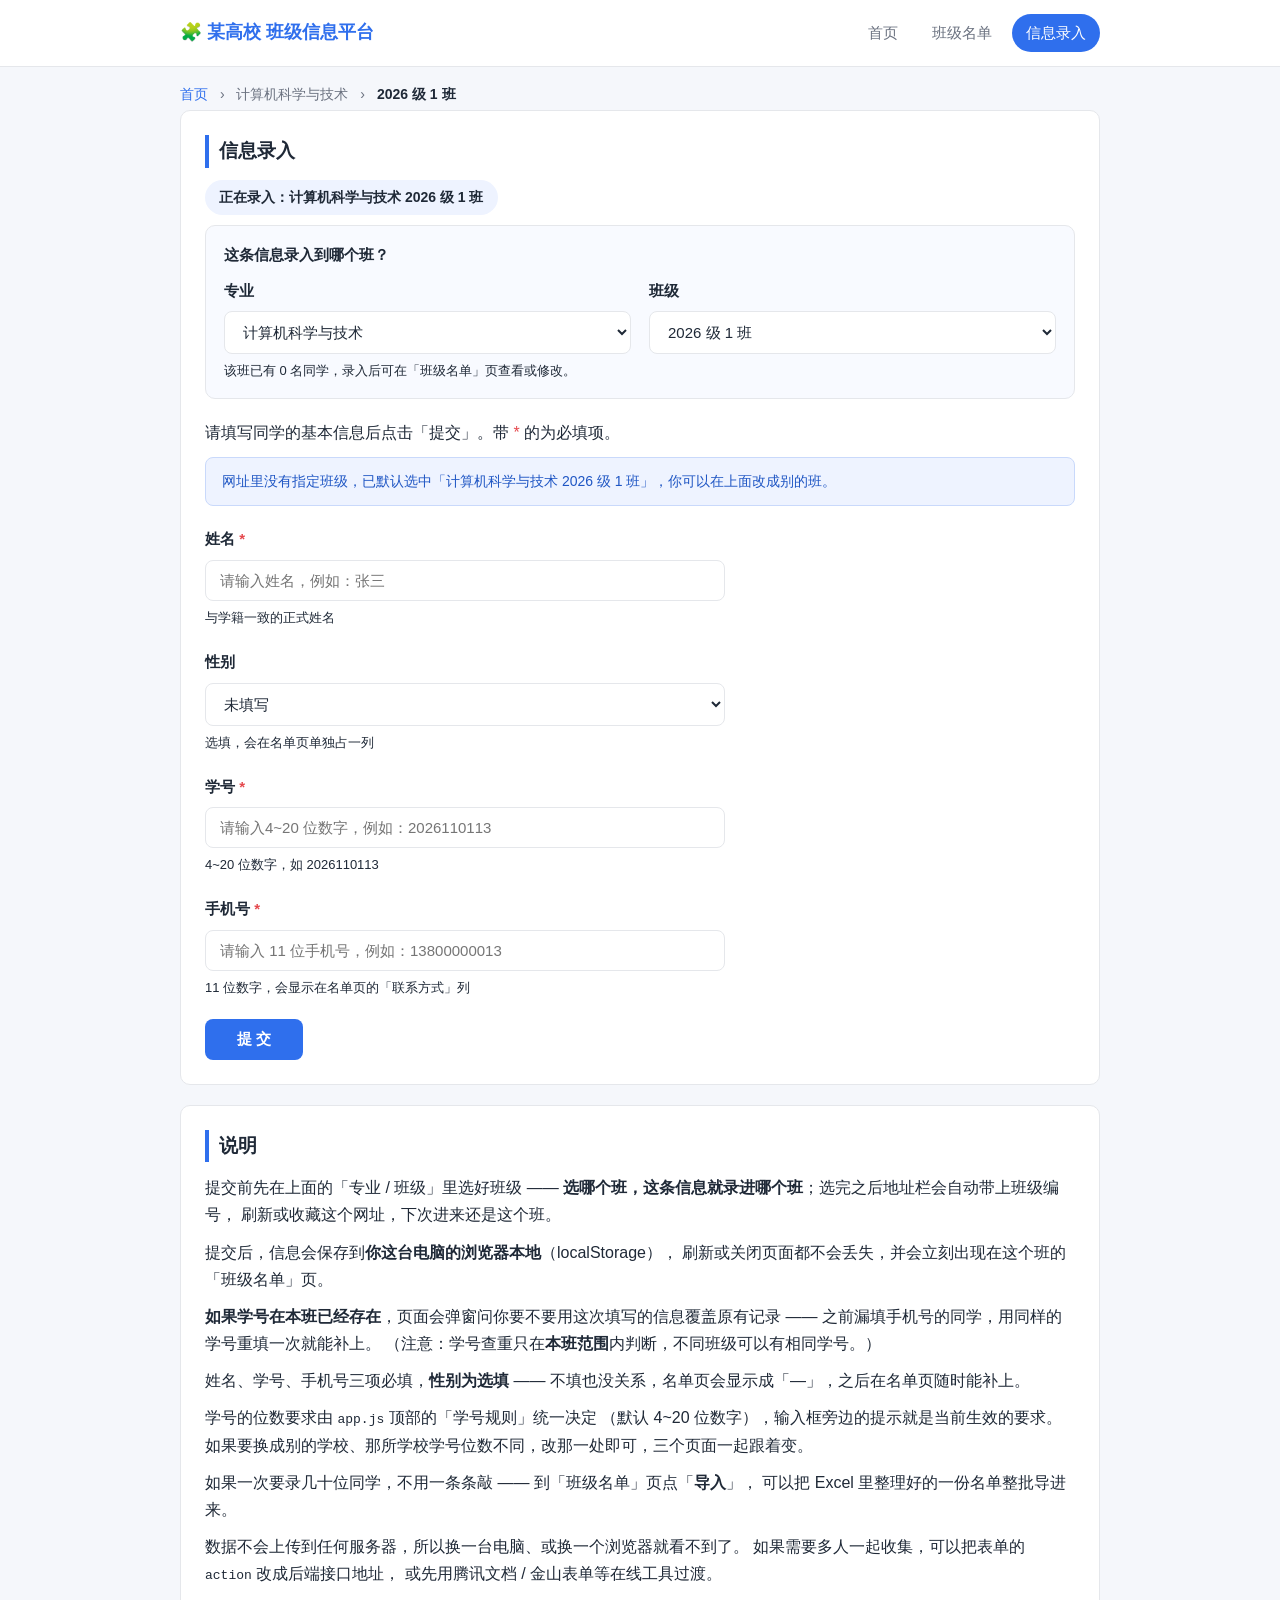
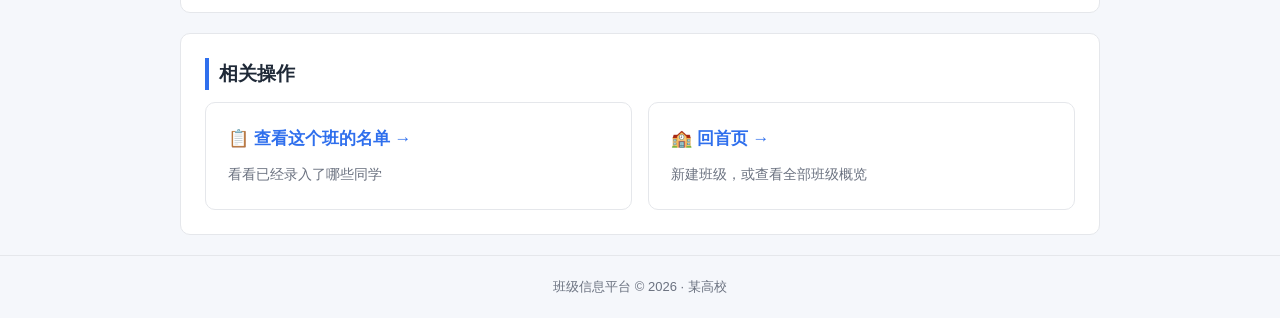
==== commit 57d8056a: "feat: 升级到 v0.4.0（可配置校名、名单管理、学号规则、性别、排序、批量导入） 首页与配置 - 「学校设置」卡片可改校名，标题/页脚/班级全名/网页标签同步更新，可恢复默认 - 班级概览可删" ====
--- a/form.html
+++ b/form.html
@@ -137,28 +137,36 @@
           <p class="form-hint">与学籍一致的正式姓名</p>
         </div>
 
-        <!-- 字段二：学号 -->
+        <!-- 字段二：性别（选填） -->
+        <div class="form-item">
+          <label for="gender">性别</label>
+          <!-- 选填。下拉里只有三个值，省得每个人写法不一样（男/男生/M 混着来） -->
+          <select id="gender" name="gender" class="input">
+            <option value="">未填写</option>
+            <option value="男">男</option>
+            <option value="女">女</option>
+          </select>
+          <p class="form-hint">选填，会在名单页单独占一列</p>
+        </div>
+
+        <!-- 字段三：学号 -->
         <div class="form-item">
           <label for="stuId">学号 <span class="required">*</span></label>
           <!--
-            pattern 做正则校验：必须是 10 位数字
-            title 是校验不通过时浏览器原生气泡里显示的文案
+            学号的 pattern、maxlength、提示文案都不写死在这里，而是由页面底部脚本
+            按 app.js 顶部的「学号规则」三个常量自动填进来 ——
+            换学校只要改 app.js 一处，三个页面一起跟着变。
           -->
           <input
             type="text"
             id="stuId"
             name="stuId"
             class="input"
-            placeholder="请输入 10 位学号，例如：2026110113"
-            pattern="\d{10}"
-            maxlength="10"
-            inputmode="numeric"
-            title="学号应为 10 位数字"
             required>
-          <p class="form-hint">10 位数字，如 2026110113</p>
+          <p class="form-hint" id="stuIdHint"></p>
         </div>
 
-        <!-- 字段三：手机号（即名单页里的「联系方式」这一列） -->
+        <!-- 字段四：手机号（即名单页里的「联系方式」这一列） -->
         <div class="form-item">
           <label for="contact">手机号 <span class="required">*</span></label>
           <!--
@@ -202,6 +210,19 @@
         <strong>如果学号在本班已经存在</strong>，页面会弹窗问你要不要用这次填写的信息覆盖原有记录 ——
         之前漏填手机号的同学，用同样的学号重填一次就能补上。
         （注意：学号查重只在<strong>本班范围</strong>内判断，不同班级可以有相同学号。）
+      </p>
+      <p>
+        姓名、学号、手机号三项必填，<strong>性别为选填</strong> ——
+        不填也没关系，名单页会显示成「—」，之后在名单页随时能补上。
+      </p>
+      <p>
+        学号的位数要求由 <code>app.js</code> 顶部的「学号规则」统一决定
+        （默认 4~20 位数字），输入框旁边的提示就是当前生效的要求。
+        如果要换成别的学校、那所学校学号位数不同，改那一处即可，三个页面一起跟着变。
+      </p>
+      <p>
+        如果一次要录几十位同学，不用一条条敲 —— 到「班级名单」页点「<strong>导入</strong>」，
+        可以把 Excel 里整理好的一份名单整批导进来。
       </p>
       <p>
         数据不会上传到任何服务器，所以换一台电脑、或换一个浏览器就看不到了。
@@ -269,11 +290,31 @@
 
       /* ---------- 0. 公共小工具 ---------- */
 
-      // 填充页面上所有「学校名」的位置
+      // 填充页面上所有「学校名」的位置（取当前设置的那个，默认是「某高校」）
       var schoolEls = document.querySelectorAll('.school-name');
       for (var s = 0; s < schoolEls.length; s++) {
-        schoolEls[s].textContent = ClassData.SCHOOL;
-      }
+        schoolEls[s].textContent = ClassData.getSchoolName();
+      }
+
+      /*
+        学号输入框：位数、是否允许字母，全部由 app.js 顶部的「学号规则」决定。
+        这里只把它套到输入框的 pattern / maxlength / 提示文案上 ——
+        所以在 app.js 里改一次，录入页、名单页和批量导入会同时生效。
+      */
+      (function applySidRule() {
+        var stuIdEl = document.getElementById('stuId');
+        var stuIdHint = document.getElementById('stuIdHint');
+        var hint = ClassData.sidHint();
+        var example = ClassData.sidExample();   // 照当前规则生成的合规例子
+
+        stuIdEl.pattern = ClassData.SID_PATTERN.source;
+        stuIdEl.maxLength = ClassData.SID_MAX;
+        stuIdEl.placeholder = '请输入' + hint + '，例如：' + example;
+        stuIdEl.title = '学号应为' + hint;
+        stuIdEl.inputMode = ClassData.SID_ALLOW_LETTER ? 'text' : 'numeric';
+
+        stuIdHint.textContent = hint + '，如 ' + example;
+      })();
 
       /*
         显示提示条。kind 取 'info'（中性说明）/ 'warn'（警告）/ 'error'（错误），
@@ -478,6 +519,7 @@
 
         var className = ClassData.getClassName(cls);
         var name = document.getElementById('name').value.trim();
+        var gender = document.getElementById('gender').value;   // 选填，可能是空字符串
         var stuId = document.getElementById('stuId').value.trim();
         var contact = document.getElementById('contact').value.trim();
 
@@ -486,8 +528,16 @@
           return;
         }
 
+        // 性别是选填的，规整成 '男' / '女' / ''（未填写）后再入库
+        var student = {
+          name: name,
+          sid: stuId,
+          gender: ClassData.normalizeGender(gender),
+          contact: contact
+        };
+
         // 往「当前班级」里加人
-        var result = ClassData.add(classId, { name: name, sid: stuId, contact: contact });
+        var result = ClassData.add(classId, student);
 
         // 情况一：学号在本班已存在 —— 问一句要不要覆盖，避免手滑改掉别人的信息
         if (!result.ok && result.reason === 'duplicate') {
@@ -502,7 +552,7 @@
           );
 
           if (yes) {
-            var updated = ClassData.update(classId, stuId, { name: name, sid: stuId, contact: contact });
+            var updated = ClassData.update(classId, stuId, student);
 
             if (updated.ok) {
               showMsg('已更新：' + name + '（学号 ' + stuId + '）的手机号为 ' + contact + '。');
@@ -531,6 +581,33 @@
         infoForm.reset();
         syncContext();   // 刷新「该班已有 N 名同学」
       });
+
+      /* ---------- 9. 跨标签页同步 ---------- */
+
+      /*
+        别的标签页改了数据（新建 / 删除班级、改校名）时，本页跟着更新一下，
+        免得这里还显示着已经删掉的班级。
+      */
+      window.addEventListener('storage', function (event) {
+        // 只关心本站在用的那些键（clear() 时 event.key 为 null，也一并处理）
+        if (event.key && event.key.indexOf('classInfoSite.') !== 0) return;
+
+        var major = majorSelect.value;        // 记住当前选择，重建后尽量还是它
+        var classId = currentClassId();
+        var i;
+
+        // 校名可能被改过
+        for (i = 0; i < schoolEls.length; i++) {
+          schoolEls[i].textContent = ClassData.getSchoolName();
+        }
+
+        // 班级目录可能变了
+        renderMajors(major);
+        renderClasses(majorSelect.value, classId);
+        syncContext();
+
+        showMsg('检测到另一个标签页的改动，班级列表已更新。', 'info');
+      });
     })();
   </script>
 
--- a/style.css
+++ b/style.css
@@ -236,13 +236,26 @@
   color: var(--text-light);
 }
 
-/* 名单页搜索框所在的一行 */
+/* 名单页工具条：搜索框 + 导出 / 重新加载按钮 */
 .table-toolbar {
+  display: flex;
+  flex-wrap: wrap;
+  align-items: center;
+  gap: 10px;
   margin-bottom: 14px;
 }
 
+/* 搜索框占满剩余宽度；按钮跟在后面 */
 .search-input {
+  flex: 1 1 220px;
   max-width: 320px;
+}
+
+/* 工具条右侧那一组按钮 */
+.toolbar-actions {
+  display: flex;
+  flex-wrap: wrap;
+  gap: 8px;
 }
 
 /* 正在编辑某一行时搜索框会被禁用（否则重绘会把没保存的输入冲掉） */
@@ -602,7 +615,362 @@
   box-shadow: 0 0 0 3px var(--primary-glow);
 }
 
-/* ---------- 13. 打印样式 ---------- */
+/* 勾选列：只占一个复选框的宽度，富余空间留给姓名、学号 */
+.col-check {
+  width: 1%;
+  white-space: nowrap;
+  text-align: center;
+}
+
+.col-check input {
+  width: 16px;
+  height: 16px;
+  cursor: pointer;
+  vertical-align: middle;
+}
+
+/* 正在编辑的那一行不允许勾选，视觉上也弱化一下 */
+.col-check input:disabled {
+  cursor: not-allowed;
+  opacity: .45;
+}
+
+/* ---------- 13. 批量操作（名单页） ---------- */
+/*  勾选同学之后才出现的操作条：挪到别的班、批量修改、批量删除。 */
+
+.bulk-bar {
+  display: flex;
+  flex-wrap: wrap;
+  align-items: center;
+  gap: 12px 20px;
+  padding: 14px 16px;
+  margin-bottom: 14px;
+  background-color: var(--primary-faint);
+  border: 1px solid var(--primary-border);
+  border-radius: var(--radius);
+}
+
+/* 元素带 hidden 属性时必须是「不显示」。
+   这里要单独写一条，因为上面的 display:flex 会盖掉 hidden 自带的样式。 */
+.bulk-bar[hidden] {
+  display: none;
+}
+
+.bulk-count {
+  margin: 0;
+  font-size: 14px;
+  font-weight: 700;
+  color: var(--primary-dark);
+}
+
+/* 条里的一组操作：下拉框和按钮挨在一起 */
+.bulk-group {
+  display: flex;
+  flex-wrap: wrap;
+  align-items: center;
+  gap: 8px;
+}
+
+.bulk-label {
+  font-size: 14px;
+  color: var(--text-light);
+}
+
+/* 操作条里的小号下拉框：比表单里的窄一些，别把整条撑得太长 */
+.input-mini {
+  width: auto;
+  min-width: 118px;
+  padding: 6px 10px;
+  font-size: 13px;
+}
+
+/* 「删除」小按钮：红色描边，平时弱化，指向时才变明显 */
+.btn-mini.btn-del {
+  border-color: var(--danger);
+  color: var(--danger);
+}
+
+.btn-mini.btn-del:hover {
+  background-color: var(--danger-bg);
+}
+
+/* 大号危险按钮：用在「清空本机全部数据」这类不可撤销的操作上 */
+.btn-danger {
+  display: inline-block;
+  padding: 11px 24px;
+  font-size: 15px;
+  font-family: inherit;
+  font-weight: 700;
+  color: var(--on-primary);
+  background-color: var(--danger);
+  border: 1px solid var(--danger);
+  border-radius: 8px;
+  cursor: pointer;
+  transition: background-color .2s, border-color .2s;
+}
+
+.btn-danger:hover {
+  background-color: var(--danger-text);
+  border-color: var(--danger-text);
+}
+
+/* 窄屏：批量操作条里的元素自然换行即可，不用额外调整 */
+@media (max-width: 560px) {
+  .input-mini {
+    min-width: 100px;
+  }
+}
+
+/* ---------- 14. 撤销条、顺序按钮、班级卡片的删除入口 ---------- */
+/*  14.1 撤销条：做过删除 / 移动 / 修改 / 排序之后出现，给一次「反悔」的机会。 */
+
+.undo-bar {
+  display: flex;
+  flex-wrap: wrap;
+  align-items: center;
+  justify-content: space-between;
+  gap: 10px;
+  padding: 10px 16px;
+  margin-bottom: 14px;
+  background-color: var(--warn-bg);
+  border: 1px solid var(--warn-border);
+  border-radius: 8px;
+}
+
+/* 元素带 hidden 属性时必须不显示 —— 否则会被上面的 display:flex 盖掉 */
+.undo-bar[hidden] {
+  display: none;
+}
+
+.undo-text {
+  font-size: 14px;
+  color: var(--warn-text);
+}
+
+.btn-mini.btn-undo {
+  border-color: var(--primary);
+  color: var(--primary);
+}
+
+.btn-mini.btn-undo:hover {
+  background-color: var(--primary-soft);
+}
+
+/* 14.2 「上移 / 下移」：比编辑、删除更弱化，避免操作列太抢眼 */
+.btn-mini.btn-move {
+  color: var(--text-light);
+}
+
+.btn-mini.btn-move:hover:not(:disabled) {
+  border-color: var(--primary);
+  color: var(--primary);
+  background-color: var(--primary-soft);
+}
+
+/* 已经在最上面 / 最下面时，对应的顺序按钮置灰 */
+.btn-mini:disabled {
+  opacity: .4;
+  cursor: not-allowed;
+}
+
+/* 14.3 一行里并排几个按钮：窄屏自动换行 */
+.btn-row {
+  display: flex;
+  flex-wrap: wrap;
+  gap: 10px;
+  margin: 4px 0 14px;
+}
+
+/* 14.4 首页班级概览的卡片：左边「进班」链接，右边「删除」按钮 */
+.link-box.class-card {
+  display: flex;
+  align-items: center;
+  gap: 12px;
+}
+
+.class-card-main {
+  flex: 1;
+  min-width: 0;          /* 让过长的班级名能正常换行，不把卡片撑破 */
+  text-decoration: none;
+  color: var(--text);
+}
+
+/* ---------- 15. 性别列与批量导入面板（名单页） ---------- */
+/*  15.1 性别列：内容只有一两个字，宽度收紧、居中，别把姓名和学号挤窄了。 */
+
+.col-gender {
+  width: 1%;
+  white-space: nowrap;
+  text-align: center;
+}
+
+/* 行内编辑时的性别下拉框：复用 .cell-input 的外观，只调宽度和光标 */
+.cell-select {
+  min-width: 74px;
+  cursor: pointer;
+}
+
+/* 15.2 批量导入面板：点「导入」才展开，平时收着 */
+
+.import-panel {
+  padding: 16px;
+  margin-bottom: 14px;
+  background-color: var(--primary-faint);
+  border: 1px solid var(--primary-border);
+  border-radius: var(--radius);
+}
+
+/* 带 hidden 属性时必须真的不显示 —— 上面的样式会盖掉浏览器默认的 hidden 表现 */
+.import-panel[hidden],
+.import-result[hidden] {
+  display: none;
+}
+
+.import-panel .panel-title {
+  margin: 0 0 6px;
+  font-size: 15px;
+  font-weight: 600;
+  color: var(--text);
+}
+
+/* 「选择 CSV 文件」按钮 + 右边显示的文件名 */
+.import-file-row {
+  display: flex;
+  flex-wrap: wrap;
+  align-items: center;
+  gap: 10px;
+  margin: 12px 0;
+}
+
+/* 真正的 <input type="file"> 藏起来，靠上面的 label 触发它 —— 原生控件太丑且不可控。
+   注意别加 pointer-events: none：那样 label 的点击就转发不到它身上了。 */
+.file-hidden {
+  position: absolute;
+  width: 1px;
+  height: 1px;
+  opacity: 0;
+  overflow: hidden;
+}
+
+/* 长得像按钮的 label，专门用来触发文件选择 */
+.btn-file {
+  display: inline-block;
+  cursor: pointer;
+  background-color: var(--card);
+  border: 1px solid var(--primary-border);
+  color: var(--primary);
+  font-size: 13px;
+  padding: 6px 12px;
+  border-radius: 6px;
+}
+
+.btn-file:hover {
+  background-color: var(--primary-soft);
+}
+
+.import-filename {
+  font-size: 13px;
+  color: var(--text-light);
+  word-break: break-all;
+}
+
+/* 粘贴框：用等宽字体 + 保留空格，粘进来的表格才看得出列对齐 */
+.import-textarea {
+  font-family: ui-monospace, SFMono-Regular, Consolas, "Courier New", monospace;
+  font-size: 13px;
+  line-height: 1.7;
+  white-space: pre;
+  overflow-x: auto;
+  resize: vertical;
+}
+
+.import-actions {
+  display: flex;
+  flex-wrap: wrap;
+  gap: 8px;
+  margin: 12px 0 0;
+}
+
+.import-result {
+  margin-top: 14px;
+  padding-top: 14px;
+  border-top: 1px dashed var(--primary-border);
+}
+
+.import-summary {
+  margin: 0 0 10px;
+  font-size: 14px;
+  color: var(--text);
+}
+
+/* 预览表：比正式名单表更紧凑，因为它只是让人核对一遍 */
+.import-table {
+  width: 100%;
+  border-collapse: collapse;
+  font-size: 13px;
+  background-color: var(--card);
+}
+
+.import-table th,
+.import-table td {
+  padding: 7px 10px;
+  border-bottom: 1px solid var(--border);
+  text-align: left;
+  white-space: nowrap;
+}
+
+.import-table th {
+  background-color: var(--primary-soft);
+  font-weight: 600;
+}
+
+/* 认不出来、会被跳过的行整行标红，一眼能看出问题出在哪一行 */
+.import-row-error td {
+  background-color: var(--danger-bg);
+  color: var(--text-light);
+}
+
+.import-state {
+  font-size: 12px;
+}
+
+.import-new { color: var(--success-text); }
+.import-dup { color: var(--warn-text); }
+.import-bad { color: var(--danger-text); }
+
+/* 学号重复时怎么办：两个单选项 */
+.import-mode {
+  display: flex;
+  flex-wrap: wrap;
+  align-items: center;
+  gap: 8px 18px;
+  margin-top: 12px;
+  font-size: 14px;
+  color: var(--text);
+}
+
+.import-radio {
+  display: inline-flex;
+  align-items: center;
+  gap: 6px;
+  cursor: pointer;
+}
+
+.import-radio input {
+  width: 15px;
+  height: 15px;
+  cursor: pointer;
+}
+
+@media (max-width: 560px) {
+  /* 窄屏下预览表也横向滚动，不硬挤 */
+  .import-table th,
+  .import-table td {
+    padding: 6px 8px;
+  }
+}
+
+/* ---------- 16. 打印样式 ---------- */
 /*  班级名单最常见的用法之一是打印出来贴墙。
     这一节把导航、页脚、按钮、搜索框等交互元素全部隐藏，
     并把表格改成适合黑白打印的样式。 */
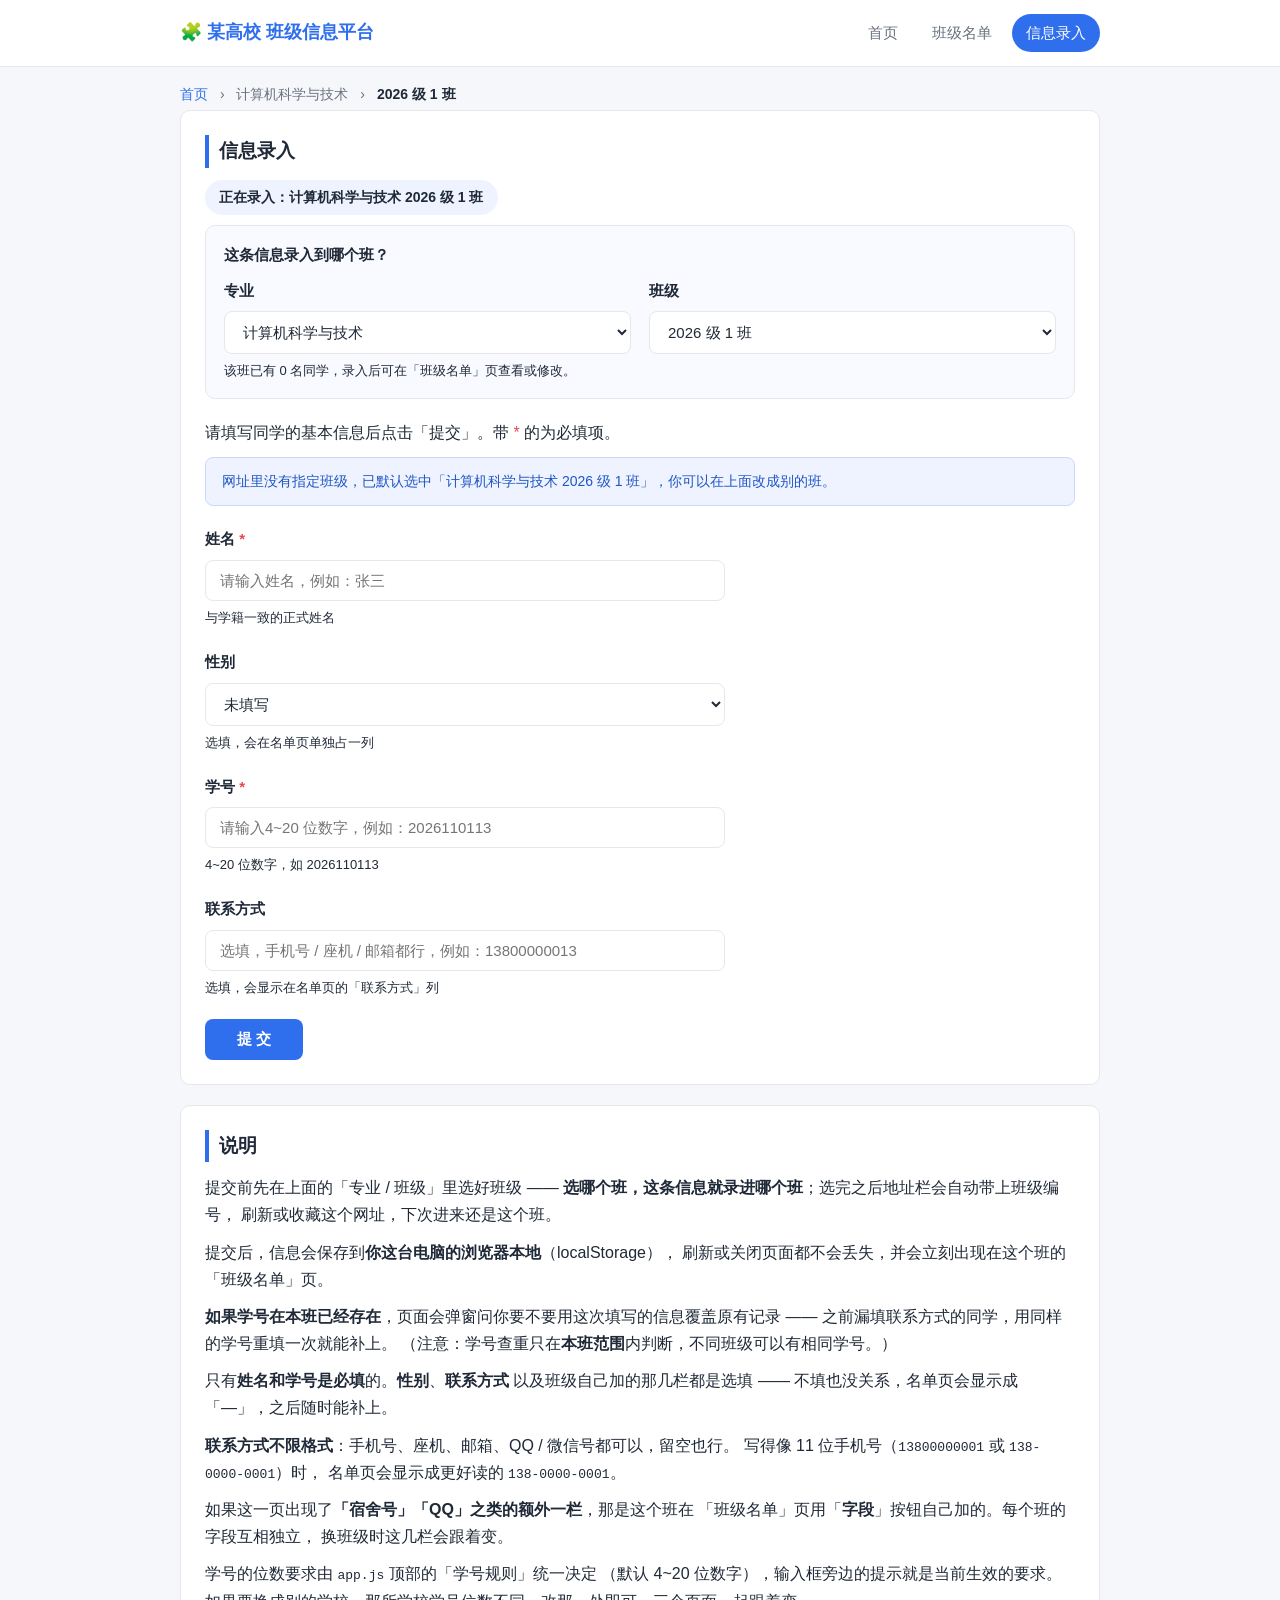
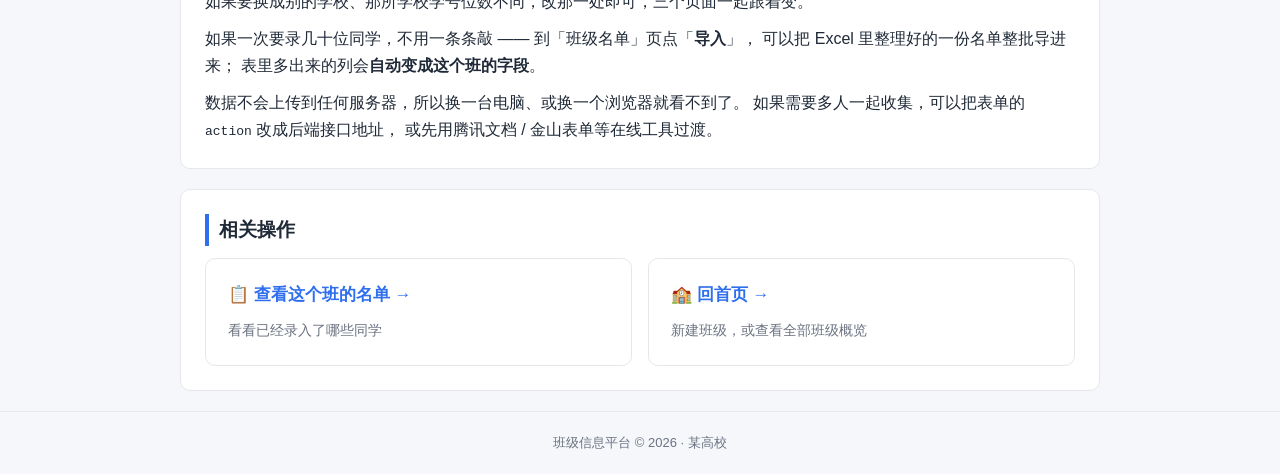
==== commit affe23cc: "feat: 升级到 v0.4.1（联系方式放宽、自定义字段、批量一次保存、导入额外列） 批量修改一次保存 - 名单页编辑态新增工具条：「保存全部」「全部取消」，另支持 Ctrl+Enter（macOS" ====
--- a/form.html
+++ b/form.html
@@ -2,7 +2,10 @@
 <!--
   ============================================================
   页面三：信息收集表单（form.html）
-  作用：录入同学信息 —— 填写姓名、学号、手机号，并指定这位同学属于哪个班级。
+  作用：录入同学信息 —— 填写姓名、学号、联系方式，并指定这位同学属于哪个班级。
+
+  必填的只有姓名和学号；性别、联系方式，以及班级自己加的附加栏（宿舍号、QQ…）
+  都是选填，联系方式还不限格式（手机号 / 座机 / 邮箱都收）。
 
   本页的「当前班级」有两个来源，页面上随时可以改：
     ① 网址参数 c，例如 form.html?c=cs-2026-1
@@ -25,7 +28,7 @@
   <meta charset="UTF-8">
   <!-- 移动端适配：让页面在手机上按设备宽度渲染 -->
   <meta name="viewport" content="width=device-width, initial-scale=1.0">
-  <meta name="description" content="班级同学信息录入表单，选择专业与班级后填写姓名、学号、手机号并提交，数据保存在本机浏览器。">
+  <meta name="description" content="班级同学信息录入表单，选择专业与班级后填写姓名、学号、联系方式并提交，数据保存在本机浏览器。">
   <link rel="icon" type="image/svg+xml" href="favicon.svg">
   <title>信息录入 - 班级信息平台</title>
   <link rel="stylesheet" href="style.css">
@@ -166,27 +169,31 @@
           <p class="form-hint" id="stuIdHint"></p>
         </div>
 
-        <!-- 字段四：手机号（即名单页里的「联系方式」这一列） -->
+        <!-- 字段四：联系方式（即名单页里的「联系方式」这一列） -->
         <div class="form-item">
-          <label for="contact">手机号 <span class="required">*</span></label>
+          <label for="contact">联系方式</label>
           <!--
-            type="tel"：手机上点开自动弹数字键盘
-            pattern 做正则校验：1 开头 + 第 2 位 3~9 + 后面 9 位数字，共 11 位
-            inputmode / maxlength：辅助手机输入，限制最多 11 个字符
+            选填，而且不限格式 —— 手机号、座机、邮箱、QQ/微信号都行，留空也可以。
+            写得像 11 位手机号（13800000001 或 138-0000-0001）时，
+            数据层会规整成纯数字存起来，名单页显示成 138-0000-0001 更好读。
           -->
           <input
-            type="tel"
+            type="text"
             id="contact"
             name="contact"
             class="input"
-            placeholder="请输入 11 位手机号，例如：13800000013"
-            pattern="1[3-9]\d{9}"
-            maxlength="11"
-            inputmode="numeric"
-            title="手机号应为 11 位数字，以 1 开头"
-            required>
-          <p class="form-hint">11 位数字，会显示在名单页的「联系方式」列</p>
+            placeholder="选填，手机号 / 座机 / 邮箱都行，例如：13800000013"
+            maxlength="40"
+            autocomplete="off">
+          <p class="form-hint">选填，会显示在名单页的「联系方式」列</p>
         </div>
+
+        <!--
+          自定义字段：本班在名单页的「字段」里加过几栏，这里就出现几个输入框。
+          全部选填。由页面底部脚本按当前班级动态生成 ——
+          换班级时这几栏会跟着换成那个班的字段。
+        -->
+        <div id="extraFields"></div>
 
         <!-- 提交按钮 -->
         <button type="submit" class="btn-submit">提 交</button>
@@ -208,12 +215,22 @@
       </p>
       <p>
         <strong>如果学号在本班已经存在</strong>，页面会弹窗问你要不要用这次填写的信息覆盖原有记录 ——
-        之前漏填手机号的同学，用同样的学号重填一次就能补上。
+        之前漏填联系方式的同学，用同样的学号重填一次就能补上。
         （注意：学号查重只在<strong>本班范围</strong>内判断，不同班级可以有相同学号。）
       </p>
       <p>
-        姓名、学号、手机号三项必填，<strong>性别为选填</strong> ——
-        不填也没关系，名单页会显示成「—」，之后在名单页随时能补上。
+        只有<strong>姓名和学号是必填</strong>的。<strong>性别</strong>、<strong>联系方式</strong>
+        以及班级自己加的那几栏都是选填 —— 不填也没关系，名单页会显示成「—」，之后随时能补上。
+      </p>
+      <p>
+        <strong>联系方式不限格式</strong>：手机号、座机、邮箱、QQ / 微信号都可以，留空也行。
+        写得像 11 位手机号（<code>13800000001</code> 或 <code>138-0000-0001</code>）时，
+        名单页会显示成更好读的 <code>138-0000-0001</code>。
+      </p>
+      <p>
+        如果这一页出现了<strong>「宿舍号」「QQ」之类的额外一栏</strong>，那是这个班在
+        「班级名单」页用「<strong>字段</strong>」按钮自己加的。每个班的字段互相独立，
+        换班级时这几栏会跟着变。
       </p>
       <p>
         学号的位数要求由 <code>app.js</code> 顶部的「学号规则」统一决定
@@ -222,7 +239,8 @@
       </p>
       <p>
         如果一次要录几十位同学，不用一条条敲 —— 到「班级名单」页点「<strong>导入</strong>」，
-        可以把 Excel 里整理好的一份名单整批导进来。
+        可以把 Excel 里整理好的一份名单整批导进来；
+        表里多出来的列会<strong>自动变成这个班的字段</strong>。
       </p>
       <p>
         数据不会上传到任何服务器，所以换一台电脑、或换一个浏览器就看不到了。
@@ -287,6 +305,7 @@
       var navForm = document.getElementById('navForm');
       var linkRoster = document.getElementById('linkRoster');
       var infoForm = document.getElementById('infoForm');
+      var extraFieldsEl = document.getElementById('extraFields');
 
       /* ---------- 0. 公共小工具 ---------- */
 
@@ -409,6 +428,65 @@
         return classSelect.disabled ? '' : classSelect.value;
       }
 
+      /* ---------- 4.5 自定义字段的输入框 ---------- */
+
+      /*
+        按当前班级的「附加字段」生成对应的输入框。
+        每个班的字段是各管各的，所以换班级时这里要重新生成一遍。
+
+        全部选填 —— 没填就是空，提交时不会带上这个键。
+      */
+      function renderExtraFields() {
+        var classId = currentClassId();
+        var list = classId ? ClassData.listFields(classId) : [];
+
+        extraFieldsEl.textContent = '';
+
+        list.forEach(function (field) {
+          var item = document.createElement('div');
+          item.className = 'form-item';
+
+          var inputId = 'extra-' + field.key;
+
+          var label = document.createElement('label');
+          label.setAttribute('for', inputId);
+          label.textContent = field.label;
+
+          var input = document.createElement('input');
+          input.type = 'text';
+          input.id = inputId;
+          input.name = inputId;
+          input.className = 'input extra-input';
+          input.setAttribute('data-key', field.key);
+          input.setAttribute('data-label', field.label);
+          input.maxLength = ClassData.FIELD_VALUE_MAX;
+          input.autocomplete = 'off';
+
+          var hint = document.createElement('p');
+          hint.className = 'form-hint';
+          hint.textContent = '选填 · 在名单页用「字段」按钮增删这一栏';
+
+          item.appendChild(label);
+          item.appendChild(input);
+          item.appendChild(hint);
+          extraFieldsEl.appendChild(item);
+        });
+      }
+
+      /* 收集这几栏里填了的内容，返回 { 字段key: 值 } */
+      function collectExtra() {
+        var inputs = extraFieldsEl.querySelectorAll('.extra-input');
+        var extra = {};
+
+        for (var i = 0; i < inputs.length; i++) {
+          var key = inputs[i].getAttribute('data-key');
+          var value = inputs[i].value.trim();
+
+          if (key && value) extra[key] = value;
+        }
+        return extra;
+      }
+
       /* ---------- 5. 把「当前班级」同步到页面各处 ---------- */
       function syncContext() {
         var classId = currentClassId();
@@ -422,6 +500,7 @@
           navRoster.href = 'index.html';
           navForm.href = 'index.html';
           linkRoster.href = 'index.html';
+          extraFieldsEl.textContent = '';
           return;
         }
 
@@ -444,6 +523,9 @@
         navRoster.href = ClassData.buildUrl('roster.html', classId);
         navForm.href = ClassData.buildUrl('form.html', classId);
         linkRoster.href = ClassData.buildUrl('roster.html', classId);
+
+        // 这个班的附加字段（有的班加了「宿舍号」，有的班没有，所以每次都得重来）
+        renderExtraFields();
 
         // 地址栏跟上，方便刷新与分享
         syncUrl(classId);
@@ -521,19 +603,22 @@
         var name = document.getElementById('name').value.trim();
         var gender = document.getElementById('gender').value;   // 选填，可能是空字符串
         var stuId = document.getElementById('stuId').value.trim();
-        var contact = document.getElementById('contact').value.trim();
-
-        if (!name || !stuId || !contact) {
-          alert('请填写完整的姓名、学号和手机号');
+        var contact = document.getElementById('contact').value.trim();   // 选填，且不限格式
+        var extra = collectExtra();                                     // 本班附加字段，选填
+
+        // 只有姓名和学号是必须的 —— 联系方式、性别、附加字段都可以留空
+        if (!name || !stuId) {
+          alert('请填写姓名和学号。\n\n（性别、联系方式以及本班自己加的字段都是选填的，留空没关系。）');
           return;
         }
 
-        // 性别是选填的，规整成 '男' / '女' / ''（未填写）后再入库
+        // 性别规整成 '男' / '女' / ''（未填写）后再入库；联系方式与附加字段由数据层规整
         var student = {
           name: name,
           sid: stuId,
           gender: ClassData.normalizeGender(gender),
-          contact: contact
+          contact: contact,
+          extra: extra
         };
 
         // 往「当前班级」里加人
@@ -547,7 +632,7 @@
 
           var yes = window.confirm(
             '在本班（' + className + '）里，学号 ' + stuId + ' 已经存在（' + existName
-            + '，手机号：' + existContact + '）。\n\n'
+            + '，联系方式：' + existContact + '）。\n\n'
             + '要用这次填写的信息覆盖原来的记录吗？'
           );
 
@@ -555,7 +640,8 @@
             var updated = ClassData.update(classId, stuId, student);
 
             if (updated.ok) {
-              showMsg('已更新：' + name + '（学号 ' + stuId + '）的手机号为 ' + contact + '。');
+              showMsg('已更新：' + name + '（学号 ' + stuId + '）的联系方式为 '
+                + (contact ? contact : '空') + '。');
               infoForm.reset();
               syncContext();   // 人数可能没变，但顺手刷新一下说明
             } else {
@@ -576,7 +662,8 @@
 
         // 情况三：新增成功
         showMsg('已录入到「' + className + '」：' + name + '（学号 ' + stuId
-          + '，手机号 ' + contact + '），本班现有 ' + result.count + ' 名同学。');
+          + (contact ? '，联系方式 ' + contact : '')
+          + '），本班现有 ' + result.count + ' 名同学。');
         // 清空三个输入框，方便继续录入下一位（班级选择在表单之外，不受影响）
         infoForm.reset();
         syncContext();   // 刷新「该班已有 N 名同学」
--- a/style.css
+++ b/style.css
@@ -970,7 +970,112 @@
   }
 }
 
-/* ---------- 16. 打印样式 ---------- */
+/* ---------- 16. 字段管理面板与编辑工具条（名单页） ---------- */
+/*  16.1 字段面板：和导入面板同一套外观，点工具条上的「字段」才展开。
+    每个班可以加几栏自己的信息（宿舍号、QQ…），改完立刻反映到表格里。 */
+
+.field-panel {
+  padding: 16px;
+  margin-bottom: 14px;
+  background-color: var(--primary-faint);
+  border: 1px solid var(--primary-border);
+  border-radius: var(--radius);
+}
+
+/* 带 hidden 属性时必须真的不显示（上面的样式会盖掉浏览器默认表现） */
+.field-panel[hidden] {
+  display: none;
+}
+
+.field-panel .panel-title {
+  margin: 0 0 6px;
+  font-size: 15px;
+  font-weight: 600;
+  color: var(--text);
+}
+
+.field-list {
+  margin: 12px 0 4px;
+}
+
+/* 一行一个字段：左边输入框改名字，右边「删除」 */
+.field-row {
+  display: flex;
+  flex-wrap: wrap;
+  align-items: center;
+  gap: 8px;
+  padding: 6px 0;
+  border-bottom: 1px dashed var(--border);
+}
+
+.field-row:last-child {
+  border-bottom: none;
+}
+
+.field-empty {
+  margin: 6px 0;
+  font-size: 14px;
+  color: var(--text-light);
+}
+
+/* 底部「加一栏」那一行 */
+.field-add-row {
+  display: flex;
+  flex-wrap: wrap;
+  align-items: center;
+  gap: 8px;
+  margin: 12px 0 6px;
+}
+
+/* 16.2 编辑工具条：只要有一行在编辑就出现，提供「保存全部 / 全部取消」。
+    批量修改十几位同学时，不用一行行点「保存」。 */
+
+.edit-bar {
+  display: flex;
+  flex-wrap: wrap;
+  align-items: center;
+  gap: 10px;
+  padding: 10px 16px;
+  margin-bottom: 14px;
+  background-color: var(--primary-soft);
+  border: 1px solid var(--primary-border);
+  border-radius: 8px;
+}
+
+.edit-bar[hidden] {
+  display: none;
+}
+
+.edit-text {
+  font-size: 14px;
+  font-weight: 600;
+  color: var(--text);
+}
+
+.edit-hint {
+  font-size: 13px;
+  color: var(--text-light);
+}
+
+/* 16.3 自定义字段列：表头别被挤断字（和性别列一个思路，宽度交给内容） */
+th[data-extra-head] {
+  white-space: nowrap;
+}
+
+/* 16.4 录入页的自定义字段：跟普通表单项一样，只多一条虚线把固定字段和附加栏分开 */
+#extraFields .form-item {
+  padding-top: 12px;
+  border-top: 1px dashed var(--border);
+}
+
+@media (max-width: 560px) {
+  /* 手机上字段名输入框占满一行，「删除」按钮自然跟到下一行 */
+  .field-row .input-mini {
+    flex: 1 1 140px;
+  }
+}
+
+/* ---------- 17. 打印样式 ---------- */
 /*  班级名单最常见的用法之一是打印出来贴墙。
     这一节把导航、页脚、按钮、搜索框等交互元素全部隐藏，
     并把表格改成适合黑白打印的样式。 */
